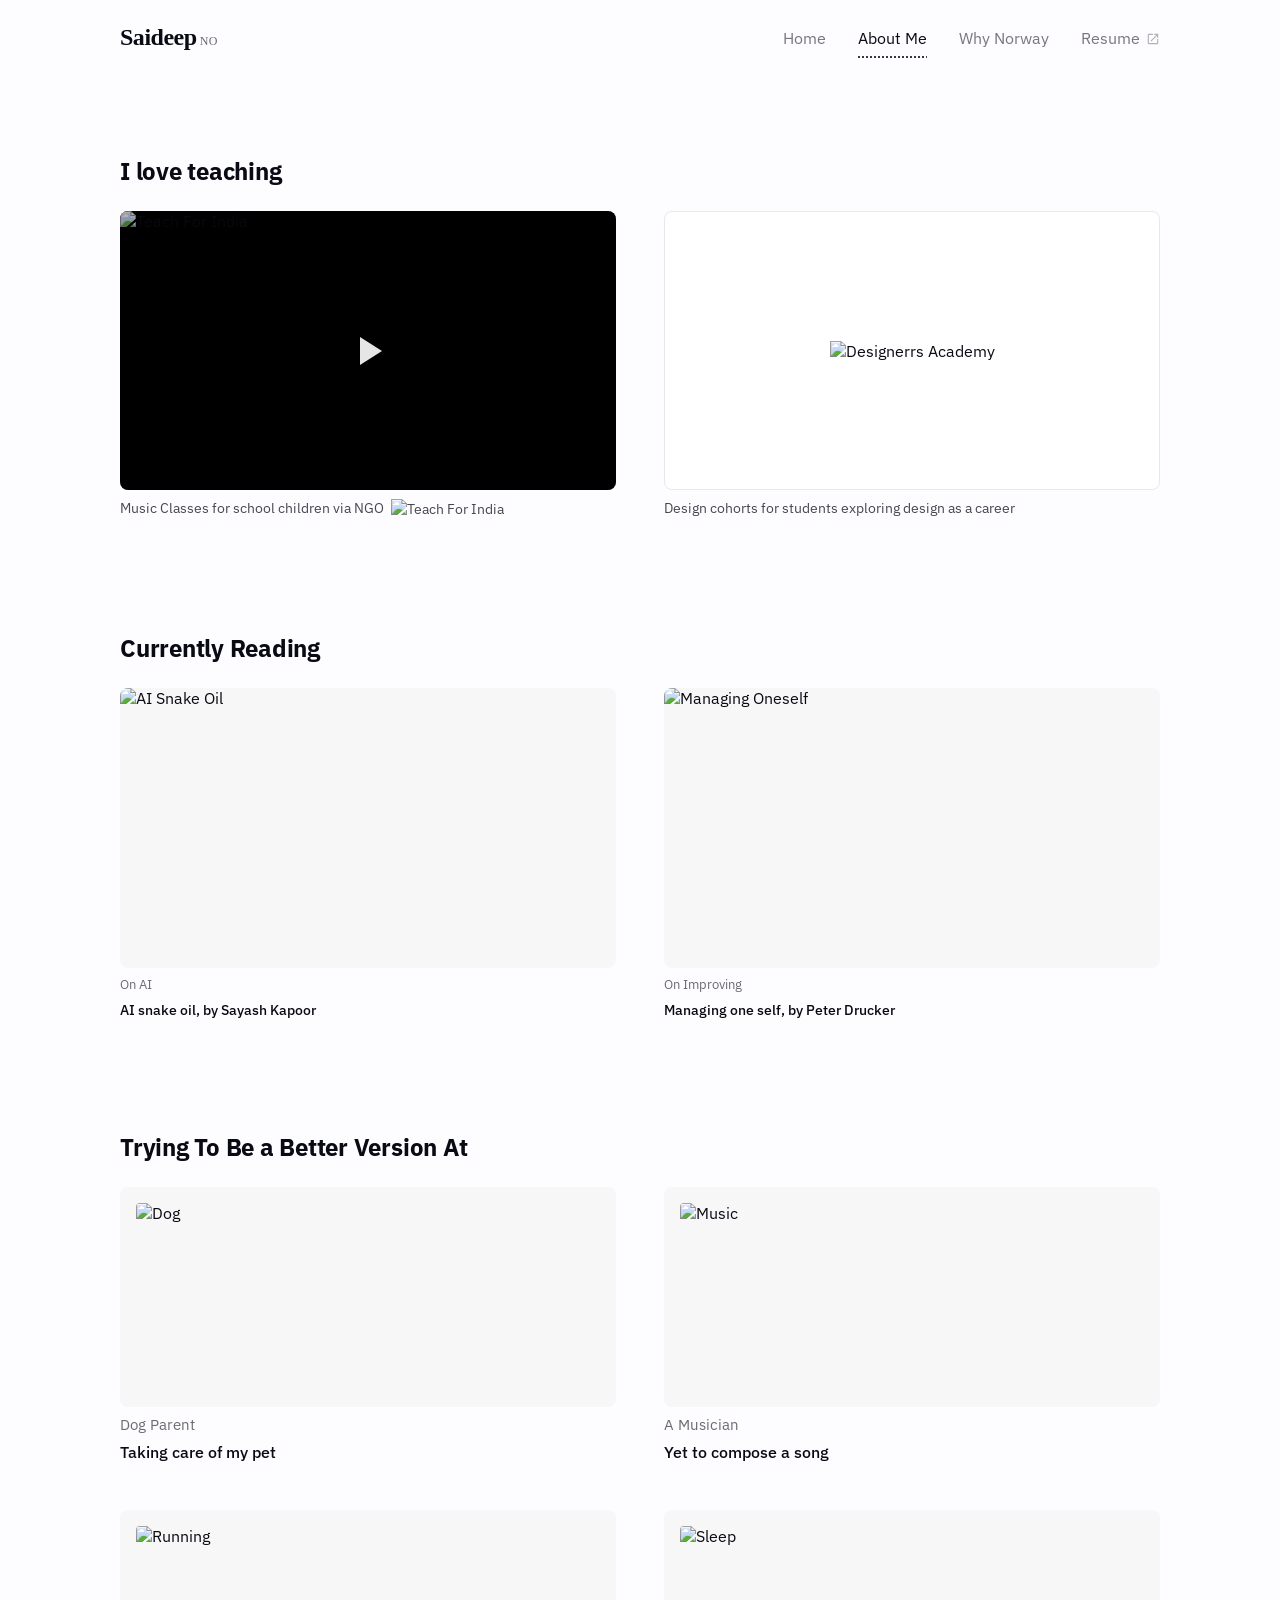
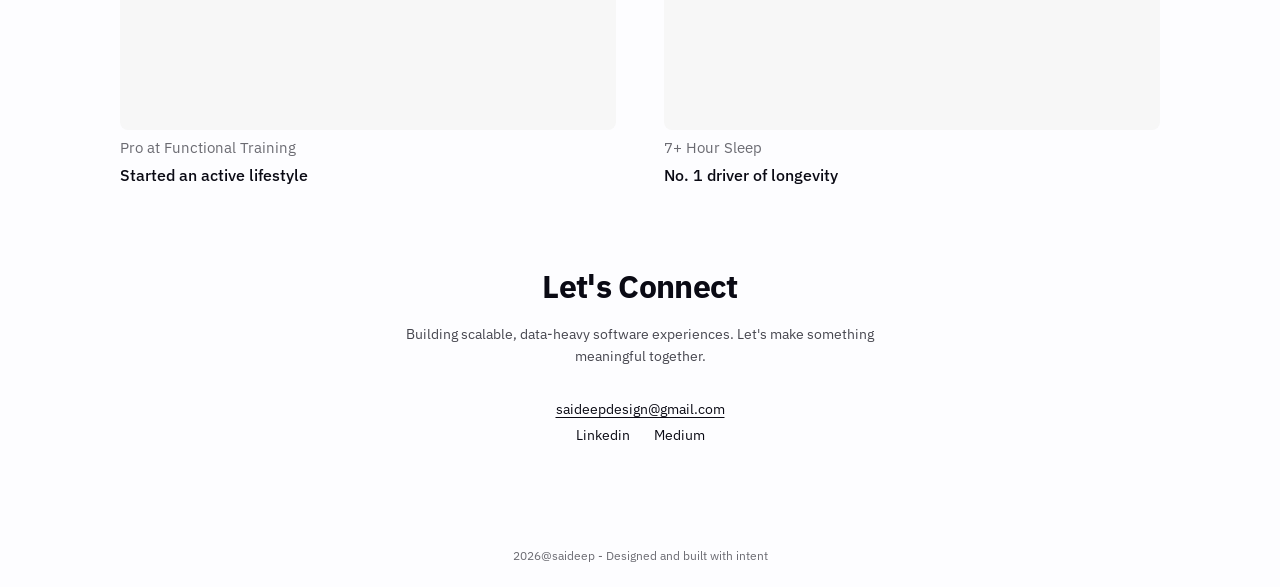
==== aboutme.html @ a5b4ea02 "Disable custom cursor, drop Why Norway gradient hover, bump caption font sizes - cursor.js: add ENAB" ====
<!DOCTYPE html>
<html lang="en">
<head>
  <meta charset="UTF-8" />
  <meta name="viewport" content="width=device-width, initial-scale=1.0" />
  <title>About Me — Saideep</title>
  <meta name="description" content="About Saideep Vangala — Senior Product Designer." />
  <link rel="preconnect" href="https://fonts.googleapis.com" />
  <link rel="preconnect" href="https://fonts.gstatic.com" crossorigin />
  <link href="https://fonts.googleapis.com/css2?family=IBM+Plex+Sans:wght@400;500;600;700&display=swap" rel="stylesheet" />
  <link rel="stylesheet" href="portfolio-ds.css" />
  <script src="cursor.js" defer></script>
</head>
<body class="page-about">

  <!-- NAV (desktop) -->
  <nav>
    <a class="nav-logo" href="./index.html">Saideep<span class="logo-suffix">NO</span></a>
    <ul class="nav-links">
      <li><a href="./index.html">Home</a></li>
      <li><a href="./aboutme.html" class="active">About Me</a></li>
      <li><a href="./whynorway.html" class="why-norway">Why Norway</a></li>
      <li><a href="https://drive.google.com/file/d/1HiEhL3yhojKXlpeW-WOKGvESby1ViaPg/view" target="_blank" rel="noopener">Resume <svg xmlns="http://www.w3.org/2000/svg" width="14" height="14" viewBox="0 0 24 24" fill="currentColor" style="vertical-align:middle;margin-left:2px;opacity:0.55"><path d="M19 19H5V5h7V3H5a2 2 0 00-2 2v14a2 2 0 002 2h14a2 2 0 002-2v-7h-2v7zM14 3v2h3.59l-9.83 9.83 1.41 1.41L19 6.41V10h2V3h-7z"/></svg></a></li>
    </ul>
  </nav>

  <!-- NAV (mobile bottom bar) -->
  <nav class="mobile-nav">
    <a href="./index.html">Home</a>
    <a href="./aboutme.html" class="active">About Me</a>
    <a href="./whynorway.html">Why Norway</a>
    <a href="https://drive.google.com/file/d/1HiEhL3yhojKXlpeW-WOKGvESby1ViaPg/view" target="_blank" rel="noopener">Resume <svg xmlns="http://www.w3.org/2000/svg" width="14" height="14" viewBox="0 0 24 24" fill="currentColor" style="vertical-align:middle;margin-left:2px;opacity:0.55"><path d="M19 19H5V5h7V3H5a2 2 0 00-2 2v14a2 2 0 002 2h14a2 2 0 002-2v-7h-2v7zM14 3v2h3.59l-9.83 9.83 1.41 1.41L19 6.41V10h2V3h-7z"/></svg></a>
  </nav>

  <div class="page">

    <!-- TEACHING -->
    <div>
      <h2 class="section-title">I love teaching</h2>
      <div class="teaching-grid">
        <div class="teaching-item">
          <a class="video-wrap" href="https://youtu.be/XAiQ-iBJ-Jc" target="_blank" rel="noopener">
            <img src="https://img.youtube.com/vi/XAiQ-iBJ-Jc/hqdefault.jpg" alt="Teach For India" style="width:100%;height:100%;object-fit:cover;display:block;" />
            <div class="play-btn">
              <svg viewBox="0 0 24 24"><path d="M8 5v14l11-7z"/></svg>
            </div>
          </a>
          <p class="item-label">Music Classes for school children via NGO <img src="images/teach%20for%20India%20Logo.png" alt="Teach For India" style="height:16px;vertical-align:middle;margin-left:4px;" /></p>
        </div>
        <div class="teaching-item">
          <div class="designerrs-wrap">
            <img src="images/designerrsLogo-new.png" alt="Designerrs Academy" />
          </div>
          <p class="item-label">Design cohorts for students exploring design as a career</p>
        </div>
      </div>
    </div>

    <!-- CURRENTLY READING -->
    <div class="reading-section">
      <h2 class="section-title">Currently Reading</h2>
      <div class="reading-grid">
        <div class="book-item">
          <div class="book-cover">
            <img src="images/AI%20Snake%20Oil.png" alt="AI Snake Oil" />
          </div>
          <p class="book-tag">On AI</p>
          <p class="book-title">AI snake oil, by Sayash Kapoor</p>
        </div>
        <div class="book-item">
          <div class="book-cover">
            <img src="images/Managing%20Oneself.jpg" alt="Managing Oneself" />
          </div>
          <p class="book-tag">On Improving</p>
          <p class="book-title">Managing one self, by Peter Drucker</p>
        </div>
      </div>
    </div>

    <!-- HOBBIES -->
    <div>
      <h2 class="section-title">Trying To Be a Better Version At</h2>
      <div class="hobbies-grid">
        <div class="hobby-item">
          <div class="hobby-img">
            <img src="images/Hobby%203.jpg" alt="Dog" />
          </div>
          <p class="hobby-tag">Dog Parent</p>
          <p class="hobby-title">Taking care of my pet</p>
        </div>
        <div class="hobby-item">
          <div class="hobby-img">
            <img src="images/DAW.png" alt="Music" />
          </div>
          <p class="hobby-tag">A Musician</p>
          <p class="hobby-title">Yet to compose a song</p>
        </div>
        <div class="hobby-item">
          <div class="hobby-img">
            <img src="images/Hobby%202.jpg" alt="Running" />
          </div>
          <p class="hobby-tag">Pro at Functional Training</p>
          <p class="hobby-title">Started an active lifestyle</p>
        </div>
        <div class="hobby-item">
          <div class="hobby-img">
            <img src="images/Sleep.png" alt="Sleep" />
          </div>
          <p class="hobby-tag">7+ Hour Sleep</p>
          <p class="hobby-title">No. 1 driver of longevity</p>
        </div>
      </div>
    </div>

    <!-- CONNECT -->
    <div class="connect">
      <h2>Let's Connect</h2>
      <p class="connect-sub">Building scalable, data-heavy software experiences. Let's make something meaningful together.</p>
      <div class="connect-links">
        <a href="mailto:saideepdesign@gmail.com">saideepdesign@gmail.com</a>
        <div class="connect-social">
          <a href="https://www.linkedin.com/in/saideep-vangala/" target="_blank" rel="noopener">Linkedin</a>
          <a href="https://medium.com/@saideepdesign" target="_blank" rel="noopener">Medium</a>
        </div>
      </div>
    </div>

  </div>

  <footer>2026@saideep - Designed and built with intent</footer>

</body>
</html>
---- portfolio-ds.css ----
/* ==========================================================================
   PORTFOLIO-DS — Saideep × Norway design system
   One shared stylesheet for index.html, aboutme.html, whynorway.html.

   Structure:
   1. TOKENS     — primitives, then semantic tokens built on top of them
   2. BASE       — reset + global element defaults
   3. ATOMS      — smallest reusable pieces (logo, nav link, button, tag, icon sizing, progress bar)
   4. MOLECULES  — page-specific composite components (cards), grouped by the page they belong to
   5. TEMPLATES  — page-level containers. A few values (section-title size, .page gap, .connect
                   container) genuinely differ per page, so those are scoped under body.page-home /
                   body.page-about / body.page-why rather than forced into one shared value.
   6. RESPONSIVE — breakpoints: ≤960px (tablet), ≤600px (mobile)

   Each HTML page needs exactly one line in <head>:
     <link rel="stylesheet" href="portfolio-ds.css" />
   and a page-identifying class on <body>: page-home / page-about / page-why.
   ========================================================================== */


/* ── 1. TOKENS ─────────────────────────────────────────────────────────── */

:root {
  /* Primitives — raw values, not referenced directly outside this block */
  --color-white:    #FFFFFF;
  --color-gray-25:  #FDFDFF;
  --color-gray-50:  #F7F7F7;
  --color-gray-75:  #F0F4FF;
  --color-gray-100: #EBEBEB;
  --color-gray-150: #E8E8E8;
  --color-gray-200: #DDDDDD;
  --color-ink:      #0A0A14;
  --color-ink-rgb:  10, 10, 20;
  --color-black:    #000000;
  --color-red-500:  #E42F28; /* Norway flag red — decorative accent only */
  --color-blue-600: #205FAF; /* Norway flag blue — decorative accent only */

  --font-sans:  'IBM Plex Sans', sans-serif;
  --font-serif: Georgia, serif;

  --font-size-11: 11px; --font-size-12: 12px; --font-size-13: 13px; --font-size-14: 14px;
  --font-size-15: 15px; --font-size-16: 16px; --font-size-24: 24px; --font-size-28: 28px;
  --font-size-30: 30px; --font-size-32: 32px; --font-size-36: 36px; --font-size-40: 40px;
  --font-size-48: 48px; --font-size-56: 56px;

  --font-weight-regular: 400; --font-weight-medium: 500;
  --font-weight-semibold: 600; --font-weight-bold: 700;

  --line-height-tight: 1.05; --line-height-snug: 1.3; --line-height-normal: 1.5;
  --line-height-relaxed: 1.6; --line-height-loose: 1.7;

  --tracking-tight: -0.02em; --tracking-snug: -0.01em;
  --tracking-wide: 0.03em; --tracking-wider: 0.08em;

  /* Spacing — 8px base unit. --space-half is the one sanctioned exception
     for micro adjustments (icon gaps); never use it between cards/sections. */
  --space-half: 4px; --space-1: 8px; --space-2: 16px; --space-3: 24px;
  --space-4: 32px; --space-5: 40px; --space-6: 48px; --space-7: 56px;
  --space-8: 64px; --space-9: 72px; --space-10: 80px; --space-11: 96px;
  --space-12: 120px; --space-13: 160px;

  --radius-sm: 4px; --radius-md: 8px; --radius-full: 999px;
  --ease-standard: 0.15s ease; --ease-standard-md: 0.2s ease;

  /* Semantic — components should consume these, not the primitives above */
  --color-bg-canvas:              var(--color-gray-25);
  --color-bg-surface:              var(--color-gray-75);
  --color-bg-card:                var(--color-gray-50);
  --color-bg-tag:                 var(--color-gray-100);
  --color-bg-image-placeholder:   var(--color-gray-150);
  --color-bg-image-placeholder-2: var(--color-gray-200);
  --color-bg-overlay-scrim:       rgba(0, 0, 0, 0.3);
  --color-bg-overlay-scrim-hover: rgba(0, 0, 0, 0.45);
  --color-bg-hover-wash:          rgba(var(--color-ink-rgb), 0.04);
  --color-bg-track:               rgba(var(--color-ink-rgb), 0.12);

  /* Text — contrast ratios measured against --color-bg-canvas (#FDFDFF) */
  --color-text-primary:   var(--color-ink);                 /* 19.4:1 — AAA */
  --color-text-secondary: rgba(var(--color-ink-rgb), 0.75); /* 9.1:1  — AAA */
  --color-text-tertiary:  rgba(var(--color-ink-rgb), 0.6);  /* 5.2:1  — AA  */
  --color-text-on-dark:   var(--color-white);
  /* NOTE: components below still use 0.55 alpha in a couple of spots to match
     today's live rendering exactly (mobile-nav inactive state, resume-icon
     opacity). That measures ~4.36:1, just under AA's 4.5:1 floor for normal
     text. --color-text-tertiary above is the corrected token (~5.2:1) — adopt
     it the next time those specific rules get touched. */

  --color-border: var(--color-gray-150);
  --color-brand-red:  var(--color-red-500);
  --color-brand-blue: var(--color-blue-600);

  --space-page-margin:        var(--space-12);
  --space-page-margin-tablet: var(--space-5);
  --space-page-margin-mobile: var(--space-3);
  --space-section-gap:        var(--space-10);
  --space-card-padding-lg:    var(--space-4);
  --space-card-padding-md:    var(--space-2);
  --space-card-gap-roomy:     var(--space-10);
  --space-card-gap-cozy:      var(--space-6);
  --space-card-gap-tight:     var(--space-4);

  --radius-card: var(--radius-md);
  --radius-pill: var(--radius-full);
}


/* ── 2. BASE ───────────────────────────────────────────────────────────── */

*, *::before, *::after { box-sizing: border-box; margin: 0; padding: 0; }

body {
  font-family: var(--font-sans);
  background: var(--color-bg-canvas);
  color: var(--color-text-primary);
  -webkit-font-smoothing: antialiased;
}

a { text-decoration: none; color: inherit; }


/* ── 3. ATOMS ──────────────────────────────────────────────────────────── */

/* Logo / wordmark */
.nav-logo {
  font-size: var(--font-size-24);
  font-weight: var(--font-weight-bold);
  color: var(--color-text-primary);
  letter-spacing: var(--tracking-tight);
  display: flex;
  align-items: baseline;
  gap: 3px; /* micro, intentionally off-grid */
  font-family: var(--font-serif);
}

.nav-logo .logo-suffix {
  font-size: var(--font-size-12);
  font-weight: var(--font-weight-regular);
  opacity: 0.6;
  letter-spacing: var(--tracking-wide);
}

/* Desktop nav bar + nav links (identical on every page) */
nav {
  display: flex;
  align-items: center;
  justify-content: space-between;
  padding: var(--space-3) var(--space-page-margin);
  max-width: 1440px;
  margin: 0 auto;
}

.nav-links {
  display: flex;
  align-items: center;
  gap: var(--space-4);
  list-style: none;
}

.nav-links a {
  font-size: var(--font-size-16);
  font-weight: var(--font-weight-regular);
  color: var(--color-text-primary);
  opacity: 0.55;
  text-decoration: none;
  transition: opacity var(--ease-standard);
}

.nav-links a.active {
  opacity: 1;
  text-decoration: underline;
  text-decoration-style: dotted;
  text-underline-offset: 13px;
  text-decoration-color: var(--color-text-primary);
}

.nav-links a:hover:not(.active) {
  opacity: 1;
  text-decoration: underline;
  text-decoration-style: dotted;
  text-underline-offset: 13px;
  text-decoration-color: var(--color-text-primary);
}

/* External-link icon (used inline next to "Resume" in both nav variants) */
.icon-external-link { opacity: 0.55; vertical-align: middle; margin-left: 2px; }

/* Pill tag — work-tag is the only background-filled pill in the system */
.work-tag {
  font-size: var(--font-size-12);
  font-weight: var(--font-weight-regular);
  color: var(--color-text-secondary);
  background: var(--color-bg-tag);
  padding: var(--space-half) 10px;
  border-radius: var(--radius-pill);
  display: inline-block;
}

/* Outline button — "View Case Study →" */
.work-btn {
  display: inline-flex;
  align-items: center;
  gap: var(--space-1);
  padding: var(--space-2);
  border: 1px dashed var(--color-text-primary);
  border-radius: var(--radius-card);
  font-size: var(--font-size-14);
  font-weight: var(--font-weight-regular);
  color: var(--color-text-primary);
  background: transparent;
  cursor: pointer;
  transition: background var(--ease-standard);
  text-decoration: none;
}

.work-btn:hover { background: var(--color-bg-hover-wash); }
.work-btn svg { width: 14px; height: 14px; flex-shrink: 0; }

/* Play button — overlays a video thumbnail */
.play-btn {
  position: absolute;
  inset: 0;
  display: flex;
  align-items: center;
  justify-content: center;
  background: var(--color-bg-overlay-scrim);
  transition: background var(--ease-standard-md);
}

.play-btn:hover { background: var(--color-bg-overlay-scrim-hover); }
.play-btn svg { width: 48px; height: 48px; fill: var(--color-text-on-dark); opacity: 0.9; }

/* Progress bar — language proficiency indicator */
.lang-bar-wrap { margin-top: var(--space-half); }

.lang-bar {
  height: 4px;
  background: var(--color-bg-track);
  border-radius: var(--radius-pill);
  overflow: hidden;
}

.lang-bar-fill {
  height: 100%;
  background: var(--color-text-primary);
  border-radius: var(--radius-pill);
}

.lang-label { font-size: var(--font-size-13); color: var(--color-text-tertiary); margin-top: 6px; }

/* Mobile bottom nav bar (identical on every page once standardized —
   index.html previously had a stray flex-column rule here with no icons
   to justify it; removed for consistency, no visual change) */
.mobile-nav {
  display: none;
  position: fixed;
  bottom: 0; left: 0; right: 0;
  z-index: 100;
  background: var(--color-bg-canvas);
  border-top: 1px solid var(--color-border);
  padding: 12px 0 env(safe-area-inset-bottom, 12px);
  justify-content: space-around;
  align-items: center;
}

.mobile-nav a {
  font-size: var(--font-size-12);
  font-weight: var(--font-weight-regular);
  color: var(--color-text-primary);
  text-decoration: none;
}

.mobile-nav a.active {
  text-decoration: underline;
  text-decoration-style: solid;
  text-underline-offset: 3px;
}

/* Connect block — inner elements (shared verbatim across all 3 pages;
   the outer container is scoped per page in §5 TEMPLATES) */
.connect h2 { font-size: var(--font-size-32); font-weight: var(--font-weight-bold); letter-spacing: var(--tracking-tight); }

.connect-sub {
  font-size: var(--font-size-14);
  color: var(--color-text-secondary);
  line-height: var(--line-height-relaxed);
  max-width: 520px;
  margin-top: -16px; /* micro, intentionally off-grid: pulls sub-line closer to heading */
}

.connect-links { display: flex; flex-direction: column; align-items: center; gap: var(--space-1); }

.connect-links a {
  font-size: var(--font-size-14);
  color: var(--color-text-primary);
  text-decoration: underline;
  text-underline-offset: 3px;
}

.connect-social { display: flex; gap: var(--space-3); }
.connect-social a { font-size: var(--font-size-14); color: var(--color-text-primary); text-decoration: none; }

/* Footer (identical on every page) */
footer {
  text-align: center;
  padding: var(--space-3) var(--space-page-margin);
  font-size: var(--font-size-12);
  color: var(--color-text-tertiary);
}


/* ── 4. MOLECULES ──────────────────────────────────────────────────────── */

/* — Home: hero — */
.hero {
  max-width: 1440px;
  margin: 0 auto;
  padding: var(--space-13) var(--space-page-margin) var(--space-12);
  display: flex;
  flex-direction: row;
  align-items: flex-start;
  justify-content: space-between;
  gap: 10px; /* micro, intentionally off-grid */
}

.hero-text { flex: 1; }

.hero h1 {
  font-size: var(--font-size-56);
  font-weight: var(--font-weight-bold);
  line-height: var(--line-height-tight);
  letter-spacing: var(--tracking-tight);
  margin-bottom: var(--space-2);
}

.hero-sub { font-size: var(--font-size-14); color: var(--color-text-tertiary); line-height: var(--line-height-relaxed); }
.hero-prev { font-size: var(--font-size-14); color: var(--color-text-tertiary); margin-top: var(--space-4); }
.hero-prev-companies { color: var(--color-text-primary); font-weight: var(--font-weight-semibold); }

.hero-photo {
  width: 28%;
  flex-shrink: 0;
  border-radius: var(--radius-card);
  overflow: hidden;
  background: var(--color-bg-card);
  aspect-ratio: 4/3.5;
}

.hero-photo img {
  width: 100%; height: 100%;
  object-fit: cover;
  object-position: top center;
  filter: grayscale(100%);
  display: block;
}

/* — Home: work cards — */
.work-grid { display: grid; grid-template-columns: 1fr 1fr; gap: var(--space-card-gap-roomy); }

.work-card {
  background: var(--color-bg-card);
  border-radius: var(--radius-card);
  overflow: hidden;
  display: flex;
  flex-direction: row;
  cursor: pointer;
  transition: opacity var(--ease-standard-md);
}

.work-card:hover { opacity: 0.85; }

.work-card-image { width: 42%; flex-shrink: 0; overflow: hidden; background: var(--color-bg-image-placeholder); }
.work-card-image img { width: 100%; height: 100%; object-fit: cover; display: block; }

.work-card-content {
  flex: 1;
  padding: var(--space-card-padding-md);
  display: flex;
  flex-direction: column;
  gap: var(--space-2);
  align-items: flex-start;
}

.work-card-body { display: flex; flex-direction: column; gap: var(--space-1); }
.work-card-body h3 { font-size: var(--font-size-16); font-weight: var(--font-weight-bold); line-height: var(--line-height-snug); letter-spacing: var(--tracking-snug); color: var(--color-text-primary); }
.work-card-body p { font-size: var(--font-size-14); color: var(--color-text-secondary); line-height: var(--line-height-relaxed); }

/* — Home: "why norway" preview cards — */
.why-grid { display: grid; grid-template-columns: 1fr 1fr; gap: var(--space-card-gap-tight); }
.why-card { background: var(--color-bg-card); border-radius: var(--radius-card); padding: var(--space-card-padding-lg); }
.why-card.full { grid-column: 1 / -1; }
.why-card .icon { font-size: var(--font-size-24); margin-bottom: var(--space-2); }
.why-card h3 { font-size: var(--font-size-16); font-weight: var(--font-weight-bold); line-height: var(--line-height-snug); margin-bottom: 10px; letter-spacing: var(--tracking-snug); }
.why-card p { font-size: var(--font-size-14); color: var(--color-text-secondary); line-height: var(--line-height-loose); }

/* — Home: journey cards — */
.journey-grid { display: grid; grid-template-columns: repeat(3, 1fr); gap: var(--space-card-gap-tight); }
.journey-card { background: var(--color-bg-card); border-radius: var(--radius-card); overflow: hidden; }
.journey-card-img { width: 100%; aspect-ratio: 16/9; object-fit: cover; display: block; background: var(--color-bg-image-placeholder-2); }
.journey-card-body { padding: var(--space-2); display: flex; flex-direction: column; gap: 6px; }
.journey-tag { font-size: var(--font-size-12); font-weight: var(--font-weight-semibold); color: var(--color-text-tertiary); text-transform: uppercase; letter-spacing: var(--tracking-wider); }
.journey-card-body h3 { font-size: var(--font-size-15); font-weight: var(--font-weight-bold); line-height: var(--line-height-snug); color: var(--color-text-primary); }
.journey-card-body p { font-size: var(--font-size-14); color: var(--color-text-secondary); line-height: var(--line-height-relaxed); }

/* — About: teaching — */
.teaching-grid { display: grid; grid-template-columns: 1fr 1fr; gap: var(--space-card-gap-cozy); }
.teaching-item { display: flex; flex-direction: column; gap: var(--space-1); }

.video-wrap { position: relative; border-radius: var(--radius-card); overflow: hidden; background: var(--color-black); aspect-ratio: 16/9; }
.video-wrap video { width: 100%; height: 100%; object-fit: cover; display: block; }

.designerrs-wrap {
  border-radius: var(--radius-card);
  overflow: hidden;
  background: var(--color-white);
  border: 1px solid var(--color-border);
  aspect-ratio: 16/9;
  display: flex;
  align-items: center;
  justify-content: center;
  padding: var(--space-4);
}
.designerrs-wrap img { max-width: 70%; max-height: 70%; object-fit: contain; }

.item-label { font-size: var(--font-size-14); color: var(--color-text-secondary); line-height: var(--line-height-normal); }

/* — About: reading — */
.reading-section { background: var(--color-bg-canvas); padding: var(--space-4) 0; }
.reading-grid { display: grid; grid-template-columns: 1fr 1fr; gap: var(--space-card-gap-cozy); }
.book-item { display: flex; flex-direction: column; gap: var(--space-1); }
.book-cover { border-radius: var(--radius-card); overflow: hidden; background: var(--color-bg-card); aspect-ratio: 3/4; max-height: 280px; }
.book-cover img { width: 100%; height: 100%; object-fit: cover; display: block; }
.book-tag { font-size: var(--font-size-13); color: var(--color-text-tertiary); }
.book-title { font-size: var(--font-size-14); font-weight: var(--font-weight-medium); color: var(--color-text-primary); }

/* — About: hobbies — */
.hobbies-grid { display: grid; grid-template-columns: 1fr 1fr; gap: var(--space-card-gap-cozy); }
.hobby-item { display: flex; flex-direction: column; gap: var(--space-1); }
.hobby-img { border-radius: var(--radius-card); overflow: hidden; background: var(--color-bg-card); aspect-ratio: 4/3; max-height: 220px; padding: var(--space-2); }
.hobby-img img { width: 100%; height: 100%; object-fit: cover; display: block; border-radius: var(--radius-sm); }
.hobby-tag { font-size: var(--font-size-15); color: var(--color-text-tertiary); }
.hobby-title { font-size: var(--font-size-16); font-weight: var(--font-weight-medium); color: var(--color-text-primary); }

/* — Why Norway: hero — */
.hero-block { display: flex; flex-direction: column; gap: var(--space-2); }
.hero-block h1 { font-size: var(--font-size-48); font-weight: var(--font-weight-bold); line-height: var(--line-height-tight); letter-spacing: var(--tracking-tight); max-width: 720px; }
.hero-block p { font-size: var(--font-size-16); color: var(--color-text-secondary); line-height: var(--line-height-loose); max-width: 620px; }

/* — Why Norway: reason cards — */
.reason-grid { display: grid; grid-template-columns: 1fr 1fr; gap: var(--space-card-gap-tight); }
.reason-card { background: var(--color-bg-card); border-radius: var(--radius-card); padding: var(--space-card-padding-lg); display: flex; flex-direction: column; gap: 12px; }
.reason-card.full { grid-column: 1 / -1; }
.reason-card .icon { font-size: var(--font-size-24); }
.reason-card h3 { font-size: var(--font-size-16); font-weight: var(--font-weight-bold); line-height: var(--line-height-snug); letter-spacing: var(--tracking-snug); }
.reason-card p { font-size: var(--font-size-14); color: var(--color-text-secondary); line-height: var(--line-height-loose); }

/* — Why Norway: stat row — */
.stat-row { display: grid; grid-template-columns: repeat(3, 1fr); gap: var(--space-card-gap-tight); }
.stat-card { background: var(--color-bg-card); border-radius: var(--radius-card); padding: var(--space-card-padding-lg); display: flex; flex-direction: column; gap: var(--space-1); }
.stat-number { font-size: var(--font-size-36); font-weight: var(--font-weight-bold); letter-spacing: -0.03em; }
.stat-label { font-size: var(--font-size-14); color: var(--color-text-secondary); line-height: var(--line-height-normal); }

/* — Why Norway: culture grid — */
.culture-grid { display: grid; grid-template-columns: repeat(3, 1fr); gap: var(--space-card-gap-tight); }
.culture-card { background: var(--color-bg-card); border-radius: var(--radius-card); overflow: hidden; }
.culture-img { width: 100%; aspect-ratio: 16/9; object-fit: cover; display: block; background: var(--color-bg-image-placeholder-2); }
.culture-body { padding: var(--space-2); display: flex; flex-direction: column; gap: 6px; }
.culture-tag { font-size: var(--font-size-12); font-weight: var(--font-weight-semibold); color: var(--color-text-tertiary); text-transform: uppercase; letter-spacing: var(--tracking-wider); }
.culture-body h3 { font-size: var(--font-size-15); font-weight: var(--font-weight-bold); line-height: var(--line-height-snug); }
.culture-body p { font-size: var(--font-size-14); color: var(--color-text-secondary); line-height: var(--line-height-relaxed); }


/* ── 5. TEMPLATES ──────────────────────────────────────────────────────── */

/* Home: per-section container (no single .page wrapper on this page) */
body.page-home .section { max-width: 1440px; margin: 0 auto; padding: var(--space-10) var(--space-page-margin); }
body.page-home .section-title { font-size: var(--font-size-24); font-weight: var(--font-weight-bold); letter-spacing: var(--tracking-snug); margin-bottom: var(--space-5); }
body.page-home .connect { max-width: 1440px; margin: 0 auto; padding: var(--space-10) var(--space-page-margin); text-align: center; display: flex; flex-direction: column; align-items: center; gap: var(--space-4); }

/* About: single flex-column .page wrapper */
body.page-about .page { max-width: 1440px; margin: 0 auto; padding: var(--space-10) var(--space-page-margin); display: flex; flex-direction: column; gap: var(--space-10); }
body.page-about .section-title { font-size: var(--font-size-24); font-weight: var(--font-weight-bold); letter-spacing: var(--tracking-snug); margin-bottom: var(--space-3); }
body.page-about .connect { text-align: center; display: flex; flex-direction: column; align-items: center; gap: var(--space-4); padding-bottom: 0; }

/* Why Norway: same .page pattern as About, but roomier vertical rhythm and a larger section title */
body.page-why .page { max-width: 1440px; margin: 0 auto; padding: var(--space-10) var(--space-page-margin); display: flex; flex-direction: column; gap: var(--space-13); }
body.page-why .section-title { font-size: var(--font-size-28); font-weight: var(--font-weight-bold); letter-spacing: var(--tracking-snug); margin-bottom: var(--space-3); }
body.page-why .connect { text-align: center; display: flex; flex-direction: column; align-items: center; gap: var(--space-4); padding-bottom: 0; }


/* ── 6. RESPONSIVE ─────────────────────────────────────────────────────── */

@media (max-width: 960px) {
  nav { padding: var(--space-5) var(--space-page-margin-tablet); }
  footer { padding: var(--space-3) var(--space-page-margin-tablet); }

  body.page-home .hero { padding: var(--space-9) var(--space-page-margin-tablet) var(--space-6); }
  body.page-home .hero h1 { font-size: var(--font-size-40); }
  body.page-home .hero-photo { width: 36%; }
  body.page-home .section { padding: var(--space-6) var(--space-page-margin-tablet); }
  body.page-home .work-grid { grid-template-columns: 1fr; gap: var(--space-3); }
  body.page-home .why-grid { grid-template-columns: 1fr; }
  body.page-home .why-card.full { grid-column: 1; }
  body.page-home .journey-grid { grid-template-columns: 1fr 1fr; }
  body.page-home .connect { padding: var(--space-6) var(--space-page-margin-tablet); }

  body.page-about .page,
  body.page-why .page { padding: var(--space-6) var(--space-page-margin-tablet); gap: var(--space-6); }
  body.page-about .teaching-grid { grid-template-columns: 1fr; }
  body.page-about .reading-grid { grid-template-columns: 1fr 1fr; }
  body.page-about .hobbies-grid { grid-template-columns: 1fr 1fr; }

  body.page-why .hero-block h1 { font-size: var(--font-size-36); }
  body.page-why .reason-grid { grid-template-columns: 1fr; }
  body.page-why .reason-card.full { grid-column: 1; }
  body.page-why .stat-row { grid-template-columns: 1fr 1fr; }
  body.page-why .culture-grid { grid-template-columns: 1fr 1fr; }
}

@media (max-width: 600px) {
  nav { display: none; }
  .mobile-nav { display: flex; }
  body { padding-bottom: var(--space-9); }
  footer { padding: var(--space-2) var(--space-page-margin-mobile); }

  body.page-home .hero { padding: var(--space-5) var(--space-page-margin-mobile) var(--space-4); flex-direction: column-reverse; }
  body.page-home .hero-photo { width: 100%; aspect-ratio: 16/9; }
  body.page-home .hero h1 { font-size: var(--font-size-30); }
  body.page-home .section { padding: var(--space-5) var(--space-page-margin-mobile); }
  body.page-home .work-card { flex-direction: column; }
  body.page-home .work-card-image { width: 100%; height: 180px; }
  body.page-home .journey-grid { grid-template-columns: 1fr; }
  body.page-home .connect { padding: var(--space-5) var(--space-page-margin-mobile); }

  body.page-about .page,
  body.page-why .page { padding: var(--space-5) var(--space-page-margin-mobile); gap: var(--space-6); }
  body.page-about .reading-grid { grid-template-columns: 1fr; }
  body.page-about .hobbies-grid { grid-template-columns: 1fr; }

  body.page-why .hero-block h1 { font-size: var(--font-size-28); }
  body.page-why .stat-row { grid-template-columns: 1fr; }
  body.page-why .culture-grid { grid-template-columns: 1fr; }
}

@media (min-width: 601px) {
  .mobile-nav { display: none; }
}


/* ── 7. CUSTOM CURSOR ──────────────────────────────────────────────────── */
/* Only the country flag on .why-norway hover. Native cursor everywhere else. */

.cursor-flag {
  position: fixed;
  top: 0; left: 0;
  pointer-events: none;
  z-index: 9999;
  opacity: 0;
  transition: opacity var(--ease-standard);
  filter: drop-shadow(0 1px 3px rgba(var(--color-ink-rgb), 0.3));
}

html.cursor-flag-active .cursor-flag { opacity: 1; }
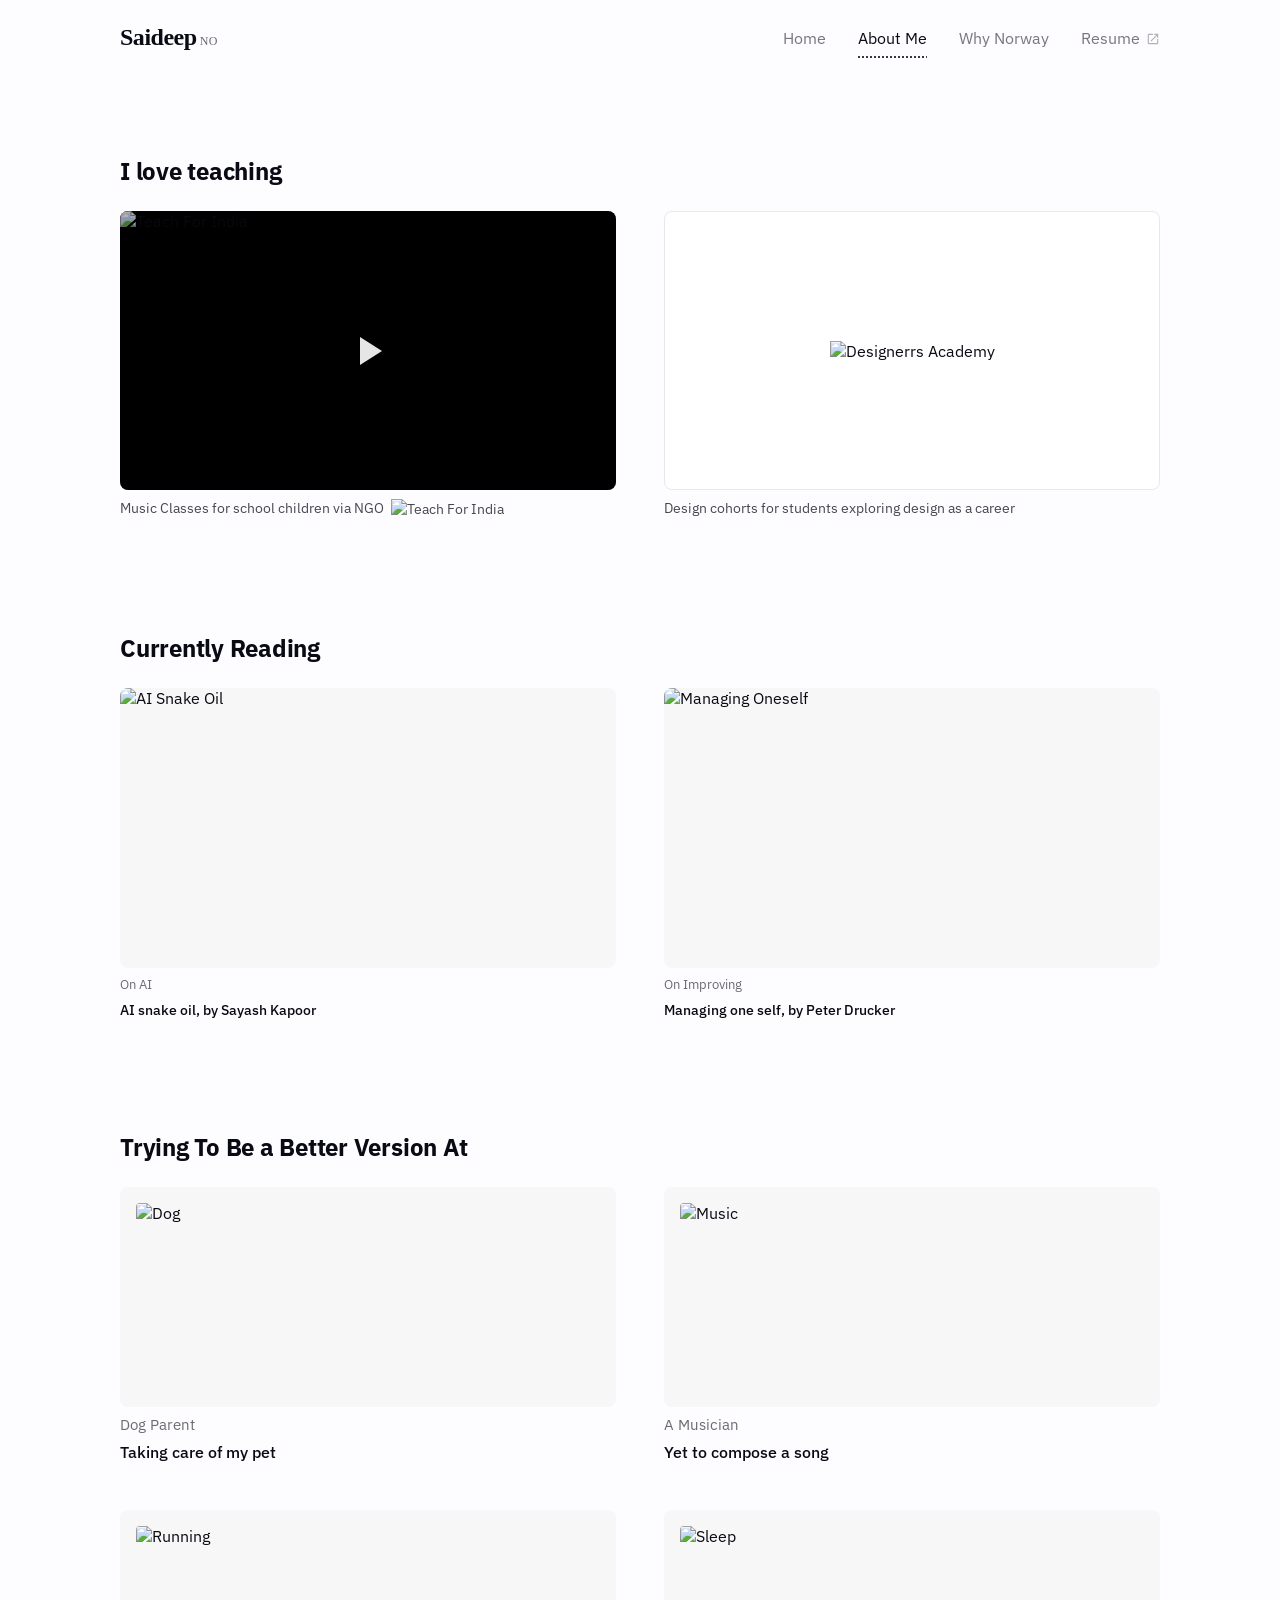
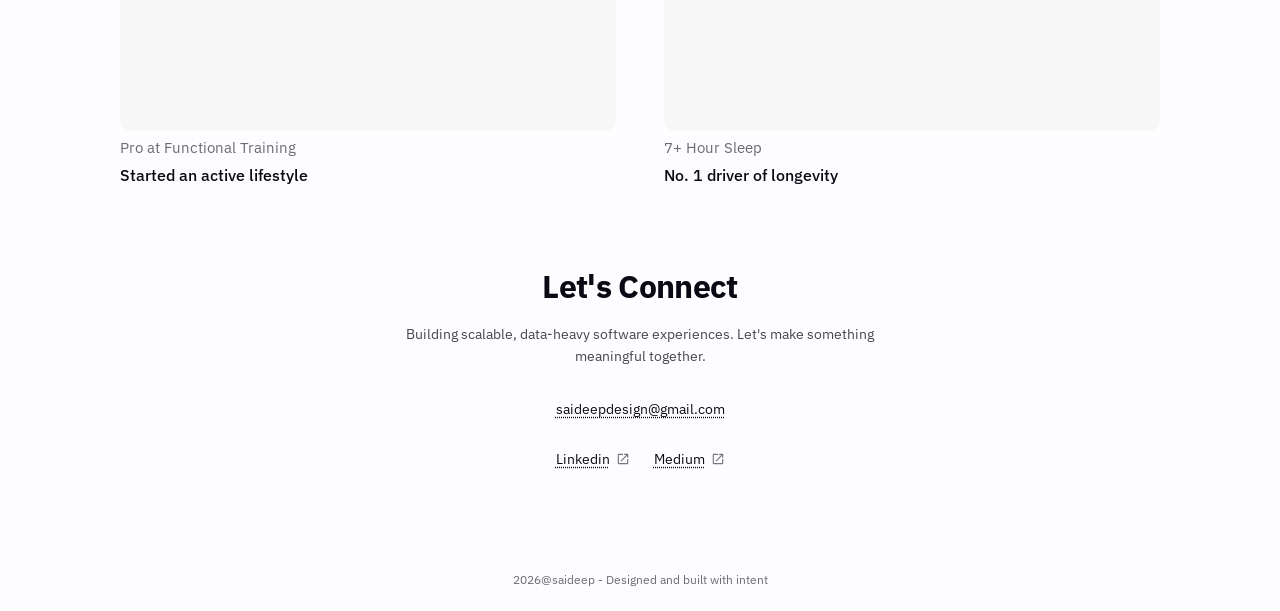
==== commit 8de5abaf: "Match Connect section link styling to Indian site design system Add dotted underline and external-li" ====
--- a/aboutme.html
+++ b/aboutme.html
@@ -26,10 +26,10 @@
 
   <!-- NAV (mobile bottom bar) -->
   <nav class="mobile-nav">
-    <a href="./index.html">Home</a>
-    <a href="./aboutme.html" class="active">About Me</a>
-    <a href="./whynorway.html">Why Norway</a>
-    <a href="https://drive.google.com/file/d/1HiEhL3yhojKXlpeW-WOKGvESby1ViaPg/view" target="_blank" rel="noopener">Resume <svg xmlns="http://www.w3.org/2000/svg" width="14" height="14" viewBox="0 0 24 24" fill="currentColor" style="vertical-align:middle;margin-left:2px;opacity:0.55"><path d="M19 19H5V5h7V3H5a2 2 0 00-2 2v14a2 2 0 002 2h14a2 2 0 002-2v-7h-2v7zM14 3v2h3.59l-9.83 9.83 1.41 1.41L19 6.41V10h2V3h-7z"/></svg></a>
+    <a href="./index.html"><span class="mobile-nav-label">Home</span></a>
+    <a href="./aboutme.html" class="active"><span class="mobile-nav-label">About Me</span></a>
+    <a href="./whynorway.html"><span class="mobile-nav-label">Why Norway</span></a>
+    <a href="https://drive.google.com/file/d/1HiEhL3yhojKXlpeW-WOKGvESby1ViaPg/view" target="_blank" rel="noopener"><span class="mobile-nav-label">Resume <svg xmlns="http://www.w3.org/2000/svg" width="14" height="14" viewBox="0 0 24 24" fill="currentColor" class="icon-external-link"><path d="M19 19H5V5h7V3H5a2 2 0 00-2 2v14a2 2 0 002 2h14a2 2 0 002-2v-7h-2v7zM14 3v2h3.59l-9.83 9.83 1.41 1.41L19 6.41V10h2V3h-7z"/></svg></span></a>
   </nav>
 
   <div class="page">
@@ -119,8 +119,8 @@
       <div class="connect-links">
         <a href="mailto:saideepdesign@gmail.com">saideepdesign@gmail.com</a>
         <div class="connect-social">
-          <a href="https://www.linkedin.com/in/saideep-vangala/" target="_blank" rel="noopener">Linkedin</a>
-          <a href="https://medium.com/@saideepdesign" target="_blank" rel="noopener">Medium</a>
+          <a href="https://www.linkedin.com/in/saideep-vangala/" target="_blank" rel="noopener">Linkedin <svg xmlns="http://www.w3.org/2000/svg" width="14" height="14" viewBox="0 0 24 24" fill="currentColor" class="icon-external-link"><path d="M19 19H5V5h7V3H5a2 2 0 00-2 2v14a2 2 0 002 2h14a2 2 0 002-2v-7h-2v7zM14 3v2h3.59l-9.83 9.83 1.41 1.41L19 6.41V10h2V3h-7z"/></svg></a>
+          <a href="https://medium.com/@saideepdesign" target="_blank" rel="noopener">Medium <svg xmlns="http://www.w3.org/2000/svg" width="14" height="14" viewBox="0 0 24 24" fill="currentColor" class="icon-external-link"><path d="M19 19H5V5h7V3H5a2 2 0 00-2 2v14a2 2 0 002 2h14a2 2 0 002-2v-7h-2v7zM14 3v2h3.59l-9.83 9.83 1.41 1.41L19 6.41V10h2V3h-7z"/></svg></a>
         </div>
       </div>
     </div>
--- a/portfolio-ds.css
+++ b/portfolio-ds.css
@@ -181,8 +181,9 @@
   text-decoration-color: var(--color-text-primary);
 }
 
-/* External-link icon (used inline next to "Resume" in both nav variants) */
-.icon-external-link { opacity: 0.55; vertical-align: middle; margin-left: 2px; }
+/* External-link icon (used inline next to "Resume" in nav, and social links in Connect) */
+.icon-external-link { opacity: 0.55; vertical-align: middle; margin-left: 2px; transition: opacity var(--ease-standard); }
+a:hover .icon-external-link { opacity: 1; }
 
 /* Pill tag — work-tag is the only background-filled pill in the system */
 .work-tag {
@@ -247,32 +248,49 @@
 
 .lang-label { font-size: var(--font-size-13); color: var(--color-text-tertiary); margin-top: 6px; }
 
-/* Mobile bottom nav bar (identical on every page once standardized —
-   index.html previously had a stray flex-column rule here with no icons
-   to justify it; removed for consistency, no visual change) */
+/* Mobile bottom nav bar (identical on every page) */
 .mobile-nav {
   display: none;
   position: fixed;
   bottom: 0; left: 0; right: 0;
   z-index: 100;
   background: var(--color-bg-canvas);
-  border-top: 1px solid var(--color-border);
-  padding: 12px 0 env(safe-area-inset-bottom, 12px);
-  justify-content: space-around;
-  align-items: center;
+  box-shadow: 0 -2px 8px rgba(0, 0, 0, 0.06);
+  padding: 0 0 env(safe-area-inset-bottom, 0px) 0;
+  align-items: stretch;
 }
 
 .mobile-nav a {
-  font-size: var(--font-size-12);
+  flex: 1;
+  display: flex;
+  justify-content: center;
+  min-height: 44px;
+  padding: 0 12px;
+  font-size: var(--font-size-14);
   font-weight: var(--font-weight-regular);
   color: var(--color-text-primary);
   text-decoration: none;
 }
 
+/* Shrink-wraps to the label's own text/icon width, and stretches to the
+   full tab height (via the parent's default align-items: stretch) so the
+   active indicator below can size and position itself off this box alone. */
+.mobile-nav-label {
+  position: relative;
+  display: inline-flex;
+  align-items: center;
+  gap: 6px;
+}
+
 .mobile-nav a.active {
-  text-decoration: underline;
-  text-decoration-style: solid;
-  text-underline-offset: 3px;
+  font-weight: var(--font-weight-medium);
+}
+
+.mobile-nav a.active .mobile-nav-label::before {
+  content: '';
+  position: absolute;
+  top: 0; left: 0; right: 0;
+  border-top: 2px dotted var(--color-text-primary);
 }
 
 /* Connect block — inner elements (shared verbatim across all 3 pages;
@@ -287,17 +305,28 @@
   margin-top: -16px; /* micro, intentionally off-grid: pulls sub-line closer to heading */
 }
 
-.connect-links { display: flex; flex-direction: column; align-items: center; gap: var(--space-1); }
+.connect-links { display: flex; flex-direction: column; align-items: center; gap: var(--space-4); }
 
 .connect-links a {
   font-size: var(--font-size-14);
   color: var(--color-text-primary);
   text-decoration: underline;
+  text-decoration-style: dotted;
   text-underline-offset: 3px;
 }
 
 .connect-social { display: flex; gap: var(--space-3); }
-.connect-social a { font-size: var(--font-size-14); color: var(--color-text-primary); text-decoration: none; }
+.connect-social a {
+  display: inline-flex;
+  align-items: center;
+  gap: 4px;
+  font-size: var(--font-size-14);
+  color: var(--color-text-primary);
+  text-decoration: underline;
+  text-decoration-style: dotted;
+  text-underline-offset: 3px;
+  text-decoration-color: var(--color-text-primary);
+}
 
 /* Footer (identical on every page) */
 footer {
@@ -519,7 +548,7 @@
 @media (max-width: 600px) {
   nav { display: none; }
   .mobile-nav { display: flex; }
-  body { padding-bottom: var(--space-9); }
+  body { padding-bottom: calc(44px + env(safe-area-inset-bottom, 0px)); }
   footer { padding: var(--space-2) var(--space-page-margin-mobile); }
 
   body.page-home .hero { padding: var(--space-5) var(--space-page-margin-mobile) var(--space-4); flex-direction: column-reverse; }
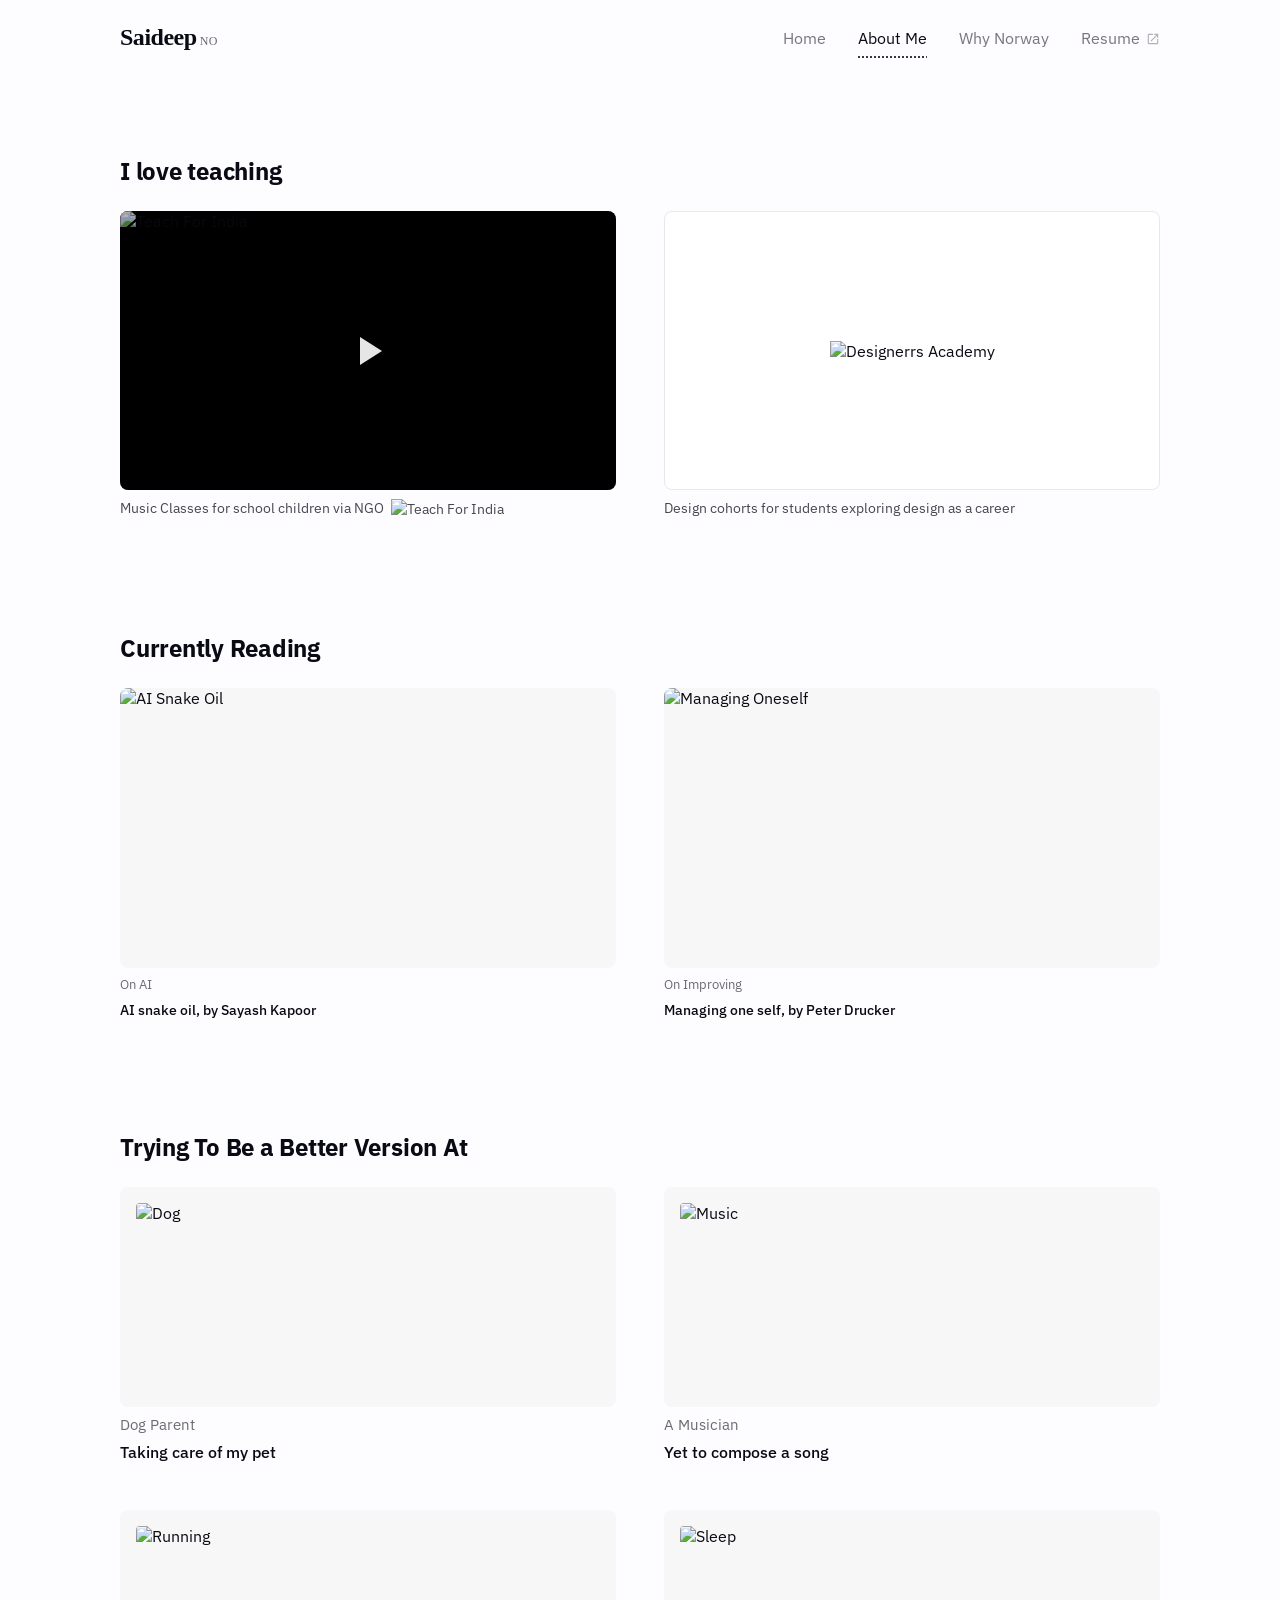
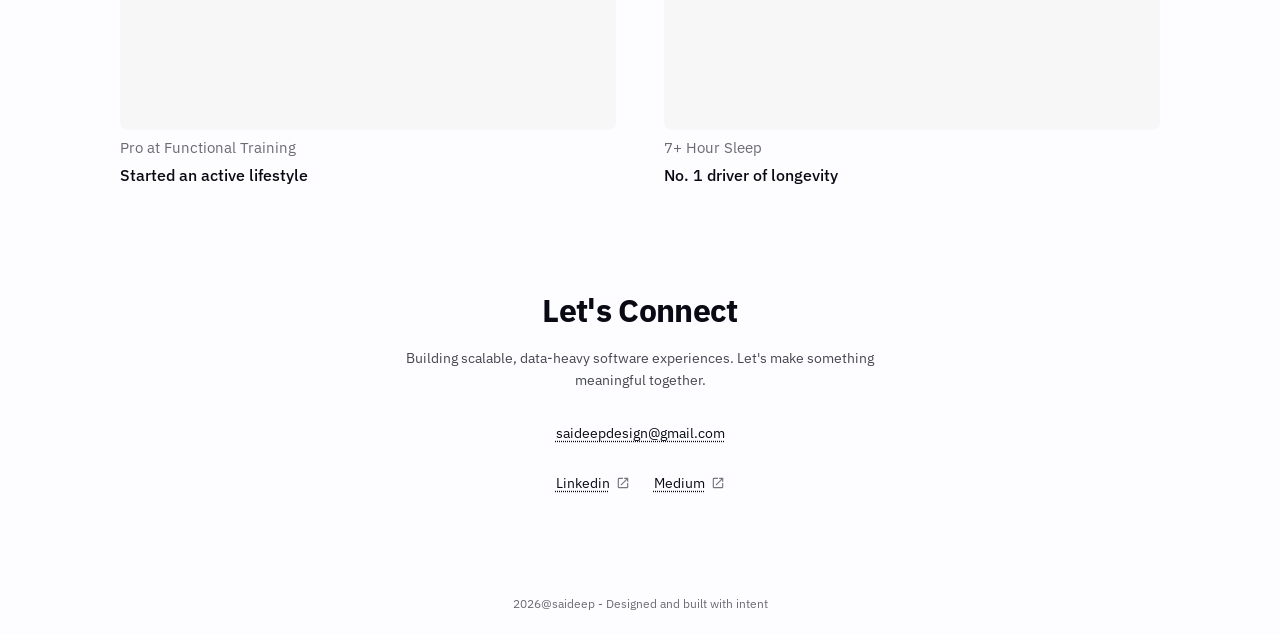
==== commit 074b5b9e: "Serve Norway resume as a local PDF instead of a Google Drive link Matches the Indian/Germany sites' " ====
--- a/aboutme.html
+++ b/aboutme.html
@@ -20,7 +20,7 @@
       <li><a href="./index.html">Home</a></li>
       <li><a href="./aboutme.html" class="active">About Me</a></li>
       <li><a href="./whynorway.html" class="why-norway">Why Norway</a></li>
-      <li><a href="https://drive.google.com/file/d/1HiEhL3yhojKXlpeW-WOKGvESby1ViaPg/view" target="_blank" rel="noopener">Resume <svg xmlns="http://www.w3.org/2000/svg" width="14" height="14" viewBox="0 0 24 24" fill="currentColor" style="vertical-align:middle;margin-left:2px;opacity:0.55"><path d="M19 19H5V5h7V3H5a2 2 0 00-2 2v14a2 2 0 002 2h14a2 2 0 002-2v-7h-2v7zM14 3v2h3.59l-9.83 9.83 1.41 1.41L19 6.41V10h2V3h-7z"/></svg></a></li>
+      <li><a href="./Saideep_Vangala_NO.pdf" target="_blank" rel="noopener">Resume <svg xmlns="http://www.w3.org/2000/svg" width="14" height="14" viewBox="0 0 24 24" fill="currentColor" style="vertical-align:middle;margin-left:2px;opacity:0.55"><path d="M19 19H5V5h7V3H5a2 2 0 00-2 2v14a2 2 0 002 2h14a2 2 0 002-2v-7h-2v7zM14 3v2h3.59l-9.83 9.83 1.41 1.41L19 6.41V10h2V3h-7z"/></svg></a></li>
     </ul>
   </nav>
 
@@ -29,7 +29,7 @@
     <a href="./index.html"><span class="mobile-nav-label">Home</span></a>
     <a href="./aboutme.html" class="active"><span class="mobile-nav-label">About Me</span></a>
     <a href="./whynorway.html"><span class="mobile-nav-label">Why Norway</span></a>
-    <a href="https://drive.google.com/file/d/1HiEhL3yhojKXlpeW-WOKGvESby1ViaPg/view" target="_blank" rel="noopener"><span class="mobile-nav-label">Resume <svg xmlns="http://www.w3.org/2000/svg" width="14" height="14" viewBox="0 0 24 24" fill="currentColor" class="icon-external-link"><path d="M19 19H5V5h7V3H5a2 2 0 00-2 2v14a2 2 0 002 2h14a2 2 0 002-2v-7h-2v7zM14 3v2h3.59l-9.83 9.83 1.41 1.41L19 6.41V10h2V3h-7z"/></svg></span></a>
+    <a href="./Saideep_Vangala_NO.pdf" target="_blank" rel="noopener"><span class="mobile-nav-label">Resume <svg xmlns="http://www.w3.org/2000/svg" width="14" height="14" viewBox="0 0 24 24" fill="currentColor" class="icon-external-link"><path d="M19 19H5V5h7V3H5a2 2 0 00-2 2v14a2 2 0 002 2h14a2 2 0 002-2v-7h-2v7zM14 3v2h3.59l-9.83 9.83 1.41 1.41L19 6.41V10h2V3h-7z"/></svg></span></a>
   </nav>
 
   <div class="page">
--- a/portfolio-ds.css
+++ b/portfolio-ds.css
@@ -265,8 +265,8 @@
   display: flex;
   justify-content: center;
   min-height: 44px;
-  padding: 0 12px;
-  font-size: var(--font-size-14);
+  padding: 0 6px;
+  font-size: var(--font-size-12);
   font-weight: var(--font-weight-regular);
   color: var(--color-text-primary);
   text-decoration: none;
@@ -274,12 +274,16 @@
 
 /* Shrink-wraps to the label's own text/icon width, and stretches to the
    full tab height (via the parent's default align-items: stretch) so the
-   active indicator below can size and position itself off this box alone. */
+   active indicator below can size and position itself off this box alone.
+   nowrap + the smaller font/padding above (vs. the Indian site's 3-tab bar)
+   are needed because this bar carries a 4th tab ("Why Norway") — without
+   them that label wraps to two lines and throws off the whole row's height. */
 .mobile-nav-label {
   position: relative;
   display: inline-flex;
   align-items: center;
   gap: 6px;
+  white-space: nowrap;
 }
 
 .mobile-nav a.active {
@@ -508,12 +512,12 @@
 /* About: single flex-column .page wrapper */
 body.page-about .page { max-width: 1440px; margin: 0 auto; padding: var(--space-10) var(--space-page-margin); display: flex; flex-direction: column; gap: var(--space-10); }
 body.page-about .section-title { font-size: var(--font-size-24); font-weight: var(--font-weight-bold); letter-spacing: var(--tracking-snug); margin-bottom: var(--space-3); }
-body.page-about .connect { text-align: center; display: flex; flex-direction: column; align-items: center; gap: var(--space-4); padding-bottom: 0; }
+body.page-about .connect { text-align: center; display: flex; flex-direction: column; align-items: center; gap: var(--space-4); padding-bottom: 0; margin-top: var(--space-3); }
 
 /* Why Norway: same .page pattern as About, but roomier vertical rhythm and a larger section title */
 body.page-why .page { max-width: 1440px; margin: 0 auto; padding: var(--space-10) var(--space-page-margin); display: flex; flex-direction: column; gap: var(--space-13); }
 body.page-why .section-title { font-size: var(--font-size-28); font-weight: var(--font-weight-bold); letter-spacing: var(--tracking-snug); margin-bottom: var(--space-3); }
-body.page-why .connect { text-align: center; display: flex; flex-direction: column; align-items: center; gap: var(--space-4); padding-bottom: 0; }
+body.page-why .connect { text-align: center; display: flex; flex-direction: column; align-items: center; gap: var(--space-4); padding-bottom: 0; margin-top: var(--space-3); }
 
 
 /* ── 6. RESPONSIVE ─────────────────────────────────────────────────────── */
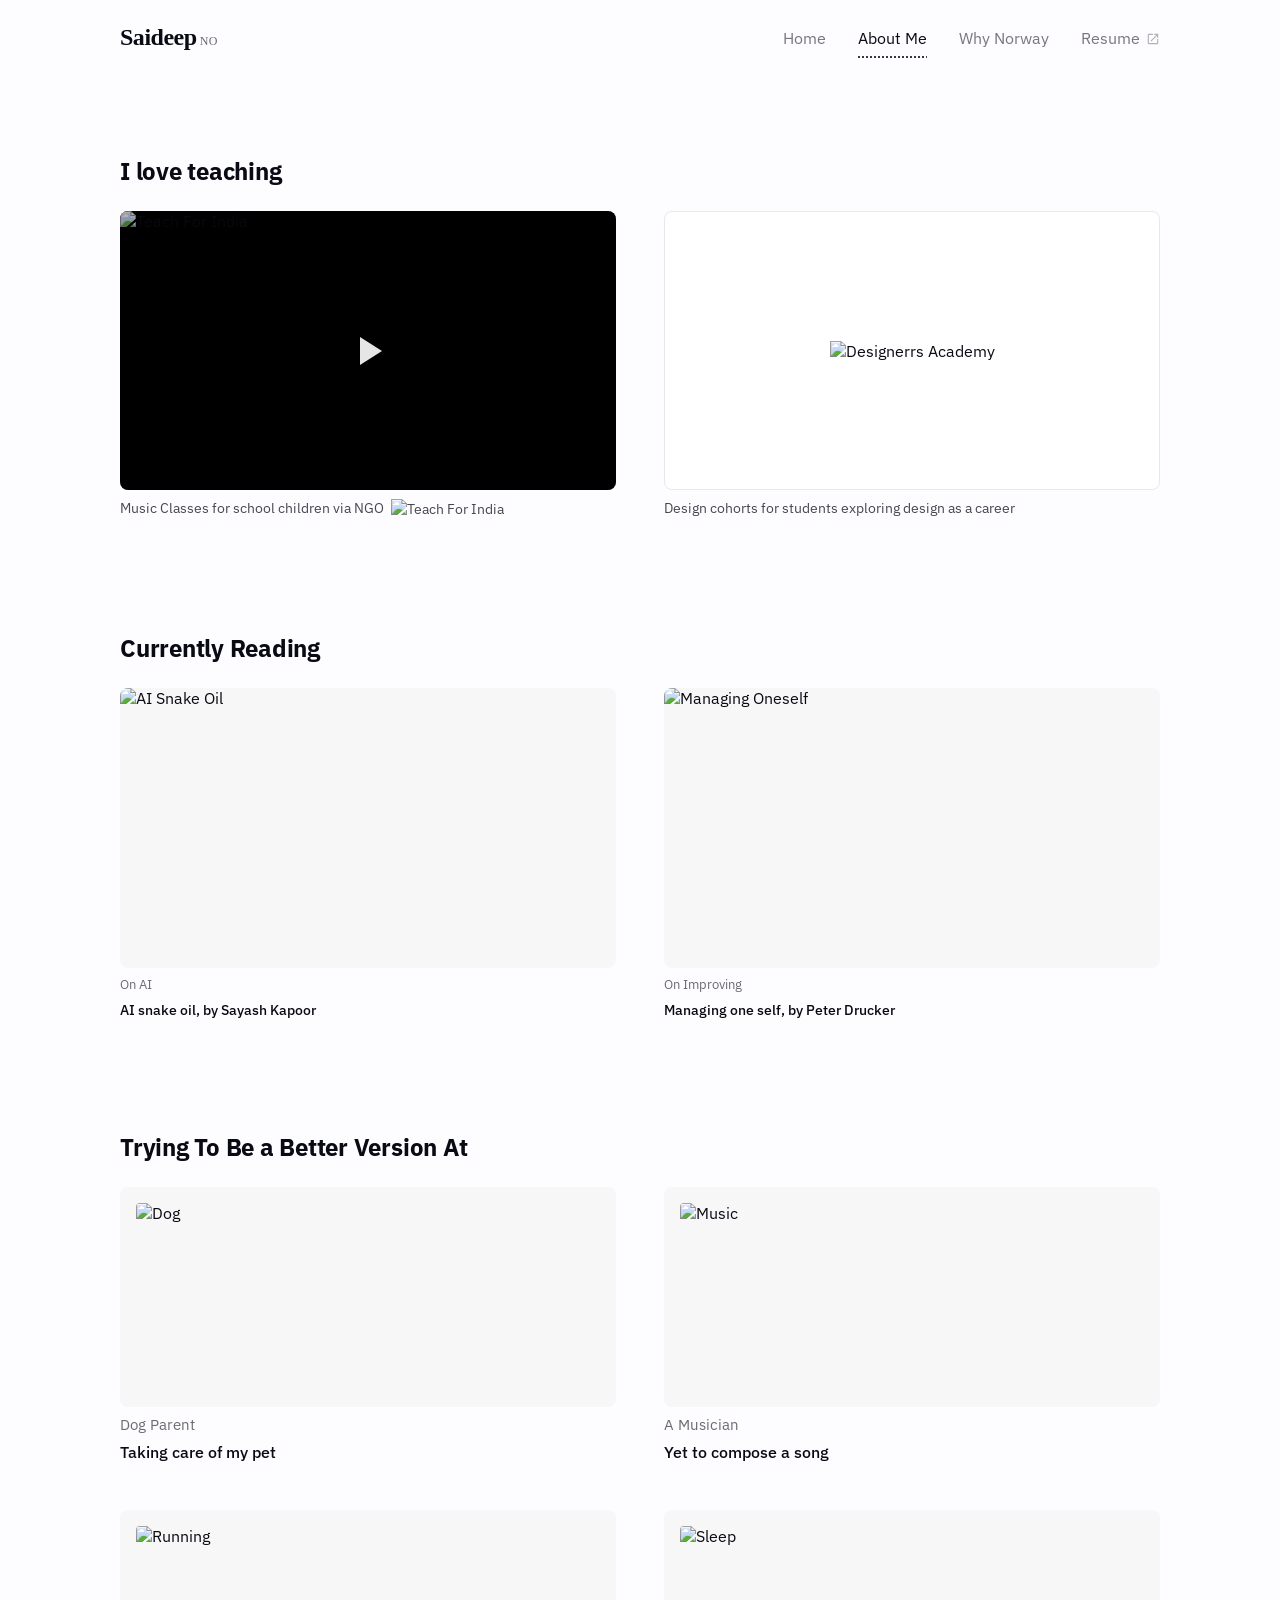
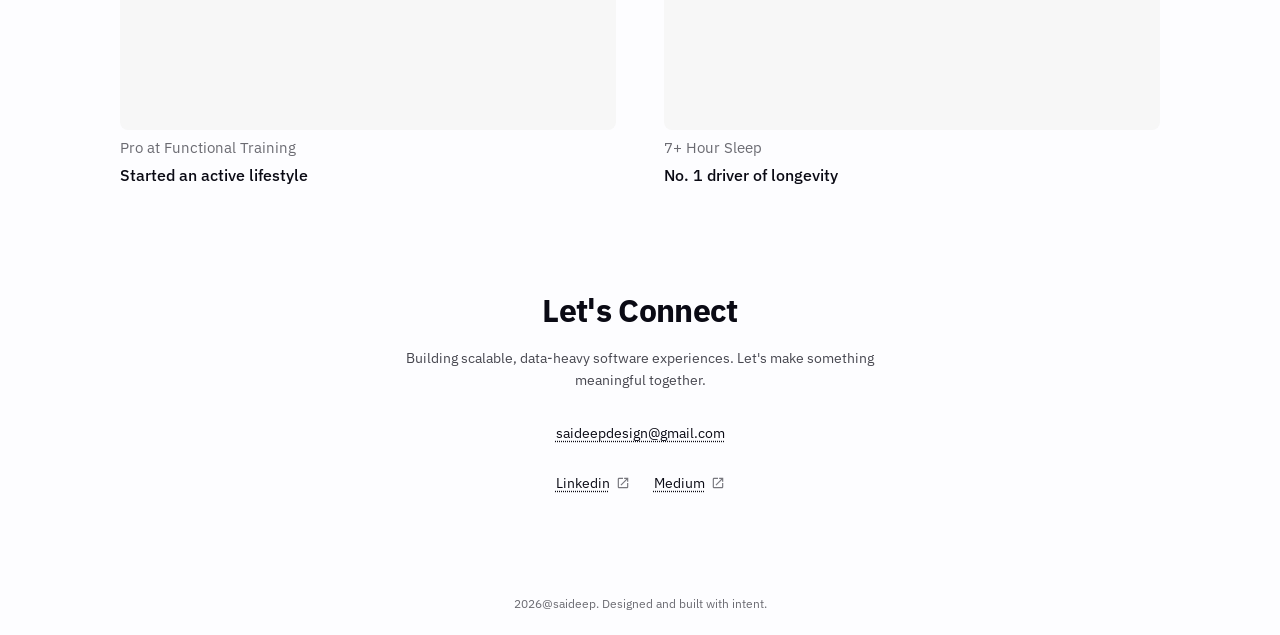
==== commit 9fbaaf98: "Remove all em/en-dashes from site copy Rewrote every sentence, title, meta description, stat label, " ====
--- a/aboutme.html
+++ b/aboutme.html
@@ -3,8 +3,8 @@
 <head>
   <meta charset="UTF-8" />
   <meta name="viewport" content="width=device-width, initial-scale=1.0" />
-  <title>About Me — Saideep</title>
-  <meta name="description" content="About Saideep Vangala — Senior Product Designer." />
+  <title>About Me | Saideep</title>
+  <meta name="description" content="About Saideep Vangala, Senior Product Designer." />
   <link rel="preconnect" href="https://fonts.googleapis.com" />
   <link rel="preconnect" href="https://fonts.gstatic.com" crossorigin />
   <link href="https://fonts.googleapis.com/css2?family=IBM+Plex+Sans:wght@400;500;600;700&display=swap" rel="stylesheet" />
@@ -127,7 +127,7 @@
 
   </div>
 
-  <footer>2026@saideep - Designed and built with intent</footer>
+  <footer>2026@saideep. Designed and built with intent.</footer>
 
 </body>
 </html>
--- a/portfolio-ds.css
+++ b/portfolio-ds.css
@@ -309,6 +309,16 @@
   margin-top: -16px; /* micro, intentionally off-grid: pulls sub-line closer to heading */
 }
 
+/* Section subtitle — one-line descriptive text under a .section-title */
+.section-sub {
+  font-size: var(--font-size-14);
+  color: var(--color-text-secondary);
+  line-height: var(--line-height-relaxed);
+  max-width: 640px;
+  margin-top: -12px;
+  margin-bottom: var(--space-3);
+}
+
 .connect-links { display: flex; flex-direction: column; align-items: center; gap: var(--space-4); }
 
 .connect-links a {
@@ -474,9 +484,10 @@
 .hobby-title { font-size: var(--font-size-16); font-weight: var(--font-weight-medium); color: var(--color-text-primary); }
 
 /* — Why Norway: hero — */
-.hero-block { display: flex; flex-direction: column; gap: var(--space-2); }
-.hero-block h1 { font-size: var(--font-size-48); font-weight: var(--font-weight-bold); line-height: var(--line-height-tight); letter-spacing: var(--tracking-tight); max-width: 720px; }
-.hero-block p { font-size: var(--font-size-16); color: var(--color-text-secondary); line-height: var(--line-height-loose); max-width: 620px; }
+.hero-block { display: flex; flex-direction: row; align-items: flex-start; justify-content: space-between; gap: var(--space-6); }
+.hero-block h1 { font-size: var(--font-size-48); font-weight: var(--font-weight-bold); line-height: 1.15; letter-spacing: var(--tracking-tight); max-width: 560px; flex-shrink: 0; }
+.hero-block-copy { display: flex; flex-direction: column; gap: var(--space-4); padding-top: var(--space-1); }
+.hero-block p { font-size: var(--font-size-16); color: var(--color-text-secondary); line-height: var(--line-height-loose); max-width: 480px; }
 
 /* — Why Norway: reason cards — */
 .reason-grid { display: grid; grid-template-columns: 1fr 1fr; gap: var(--space-card-gap-tight); }
@@ -542,6 +553,9 @@
   body.page-about .reading-grid { grid-template-columns: 1fr 1fr; }
   body.page-about .hobbies-grid { grid-template-columns: 1fr 1fr; }
 
+  .hero-block { flex-direction: column; gap: var(--space-3); }
+  .hero-block h1 { max-width: none; }
+  .hero-block-copy { padding-top: 0; }
   body.page-why .hero-block h1 { font-size: var(--font-size-36); }
   body.page-why .reason-grid { grid-template-columns: 1fr; }
   body.page-why .reason-card.full { grid-column: 1; }
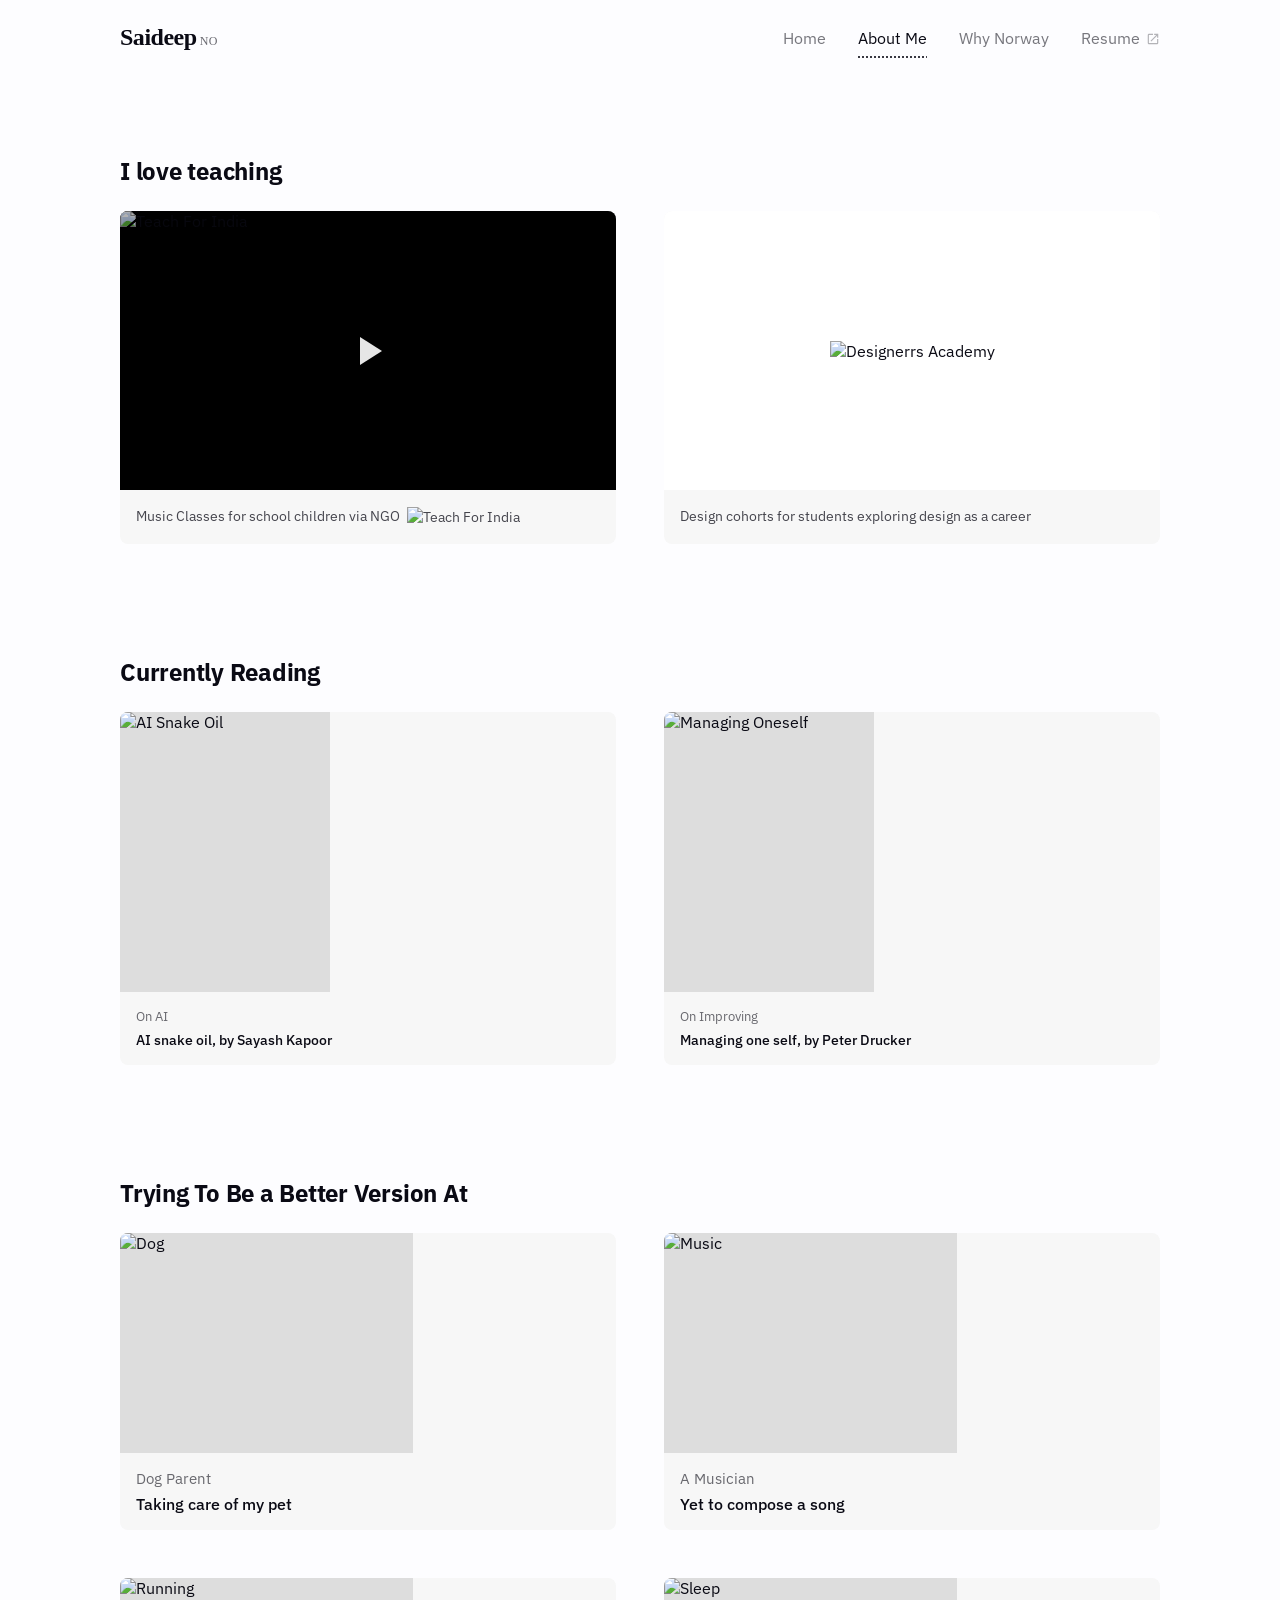
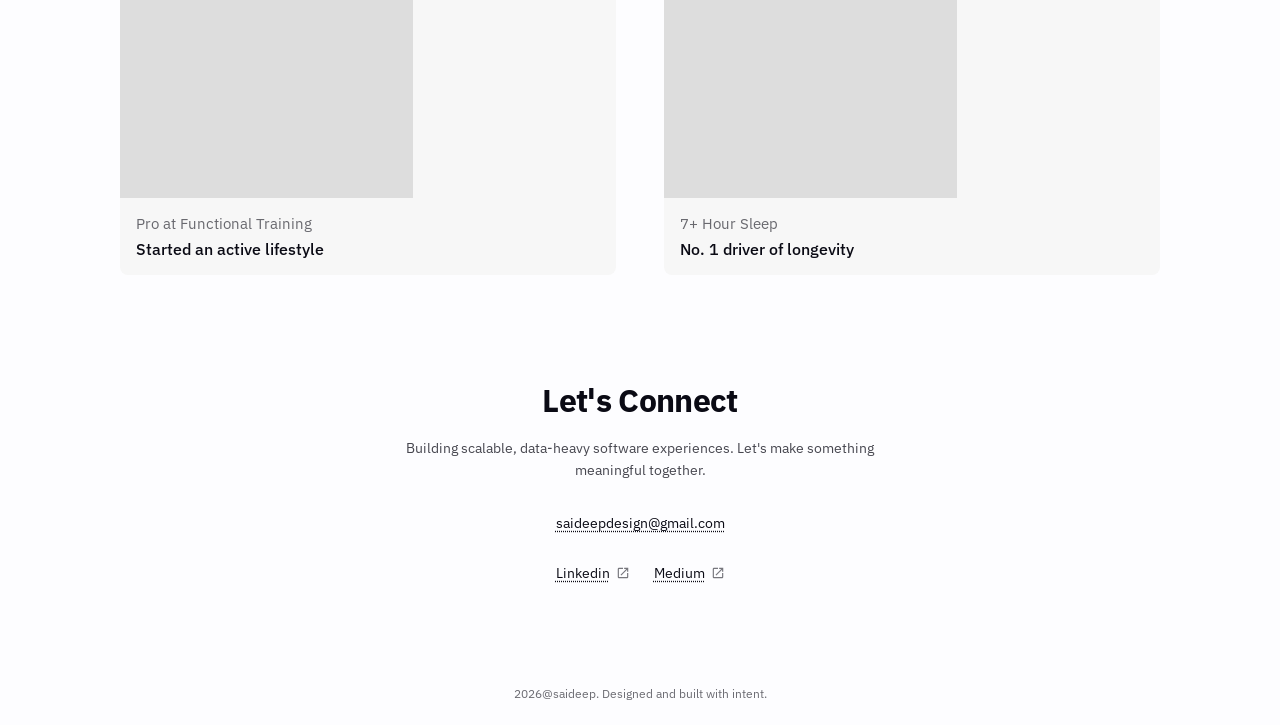
==== commit 5224c7ce: "Unify image + caption into one card across About Me sections Teaching, reading, and hobbies items pr" ====
--- a/aboutme.html
+++ b/aboutme.html
@@ -45,13 +45,17 @@
               <svg viewBox="0 0 24 24"><path d="M8 5v14l11-7z"/></svg>
             </div>
           </a>
-          <p class="item-label">Music Classes for school children via NGO <img src="images/teach%20for%20India%20Logo.png" alt="Teach For India" style="height:16px;vertical-align:middle;margin-left:4px;" /></p>
+          <div class="teaching-body">
+            <p class="item-label">Music Classes for school children via NGO <img src="https://saideepv.github.io/Coomon-portfolios-design-system/assets/Common%20Images/teach%20for%20India%20Logo.png" alt="Teach For India" style="height:16px;vertical-align:middle;margin-left:4px;" /></p>
+          </div>
         </div>
         <div class="teaching-item">
           <div class="designerrs-wrap">
-            <img src="images/designerrsLogo-new.png" alt="Designerrs Academy" />
+            <img src="https://saideepv.github.io/Coomon-portfolios-design-system/assets/Common%20Images/designerrsLogo-new.png" alt="Designerrs Academy" />
           </div>
-          <p class="item-label">Design cohorts for students exploring design as a career</p>
+          <div class="teaching-body">
+            <p class="item-label">Design cohorts for students exploring design as a career</p>
+          </div>
         </div>
       </div>
     </div>
@@ -62,17 +66,21 @@
       <div class="reading-grid">
         <div class="book-item">
           <div class="book-cover">
-            <img src="images/AI%20Snake%20Oil.png" alt="AI Snake Oil" />
+            <img src="https://saideepv.github.io/Coomon-portfolios-design-system/assets/Common%20Images/AI%20Snake%20Oil.png" alt="AI Snake Oil" />
           </div>
-          <p class="book-tag">On AI</p>
-          <p class="book-title">AI snake oil, by Sayash Kapoor</p>
+          <div class="book-body">
+            <p class="book-tag">On AI</p>
+            <p class="book-title">AI snake oil, by Sayash Kapoor</p>
+          </div>
         </div>
         <div class="book-item">
           <div class="book-cover">
-            <img src="images/Managing%20Oneself.jpg" alt="Managing Oneself" />
+            <img src="https://saideepv.github.io/Coomon-portfolios-design-system/assets/Common%20Images/Managing%20Oneself.jpg" alt="Managing Oneself" />
           </div>
-          <p class="book-tag">On Improving</p>
-          <p class="book-title">Managing one self, by Peter Drucker</p>
+          <div class="book-body">
+            <p class="book-tag">On Improving</p>
+            <p class="book-title">Managing one self, by Peter Drucker</p>
+          </div>
         </div>
       </div>
     </div>
@@ -83,31 +91,39 @@
       <div class="hobbies-grid">
         <div class="hobby-item">
           <div class="hobby-img">
-            <img src="images/Hobby%203.jpg" alt="Dog" />
+            <img src="https://saideepv.github.io/Coomon-portfolios-design-system/assets/Common%20Images/Hobby%203.jpg" alt="Dog" />
           </div>
-          <p class="hobby-tag">Dog Parent</p>
-          <p class="hobby-title">Taking care of my pet</p>
+          <div class="hobby-body">
+            <p class="hobby-tag">Dog Parent</p>
+            <p class="hobby-title">Taking care of my pet</p>
+          </div>
         </div>
         <div class="hobby-item">
           <div class="hobby-img">
-            <img src="images/DAW.png" alt="Music" />
+            <img src="https://saideepv.github.io/Coomon-portfolios-design-system/assets/Common%20Images/DAW.png" alt="Music" />
           </div>
-          <p class="hobby-tag">A Musician</p>
-          <p class="hobby-title">Yet to compose a song</p>
+          <div class="hobby-body">
+            <p class="hobby-tag">A Musician</p>
+            <p class="hobby-title">Yet to compose a song</p>
+          </div>
         </div>
         <div class="hobby-item">
           <div class="hobby-img">
-            <img src="images/Hobby%202.jpg" alt="Running" />
+            <img src="https://saideepv.github.io/Coomon-portfolios-design-system/assets/Common%20Images/Hobby%202.jpg" alt="Running" />
           </div>
-          <p class="hobby-tag">Pro at Functional Training</p>
-          <p class="hobby-title">Started an active lifestyle</p>
+          <div class="hobby-body">
+            <p class="hobby-tag">Pro at Functional Training</p>
+            <p class="hobby-title">Started an active lifestyle</p>
+          </div>
         </div>
         <div class="hobby-item">
           <div class="hobby-img">
-            <img src="images/Sleep.png" alt="Sleep" />
+            <img src="https://saideepv.github.io/Coomon-portfolios-design-system/assets/Common%20Images/Sleep.png" alt="Sleep" />
           </div>
-          <p class="hobby-tag">7+ Hour Sleep</p>
-          <p class="hobby-title">No. 1 driver of longevity</p>
+          <div class="hobby-body">
+            <p class="hobby-tag">7+ Hour Sleep</p>
+            <p class="hobby-title">No. 1 driver of longevity</p>
+          </div>
         </div>
       </div>
     </div>
--- a/portfolio-ds.css
+++ b/portfolio-ds.css
@@ -46,8 +46,8 @@
   --font-weight-regular: 400; --font-weight-medium: 500;
   --font-weight-semibold: 600; --font-weight-bold: 700;
 
-  --line-height-tight: 1.05; --line-height-snug: 1.3; --line-height-normal: 1.5;
-  --line-height-relaxed: 1.6; --line-height-loose: 1.7;
+  --line-height-tight: 1.05; --line-height-tight-plus: 1.15; --line-height-snug: 1.3;
+  --line-height-normal: 1.5; --line-height-relaxed: 1.6; --line-height-loose: 1.7;
 
   --tracking-tight: -0.02em; --tracking-snug: -0.01em;
   --tracking-wide: 0.03em; --tracking-wider: 0.08em;
@@ -119,6 +119,16 @@
 
 
 /* ── 3. ATOMS ──────────────────────────────────────────────────────────── */
+
+/* Reusable heading style: 48px / bold — large page headlines (e.g. the
+   Why Norway hero). Apply directly on the heading element; pair with a
+   layout-only rule (max-width, flex-shrink, etc.) scoped to its container. */
+.heading-48-bold {
+  font-size: var(--font-size-48);
+  font-weight: var(--font-weight-bold);
+  line-height: var(--line-height-tight-plus);
+  letter-spacing: var(--tracking-tight);
+}
 
 /* Logo / wordmark */
 .nav-logo {
@@ -230,23 +240,33 @@
 .play-btn:hover { background: var(--color-bg-overlay-scrim-hover); }
 .play-btn svg { width: 48px; height: 48px; fill: var(--color-text-on-dark); opacity: 0.9; }
 
-/* Progress bar — language proficiency indicator */
-.lang-bar-wrap { margin-top: var(--space-half); }
-
-.lang-bar {
-  height: 4px;
-  background: var(--color-bg-track);
-  border-radius: var(--radius-pill);
-  overflow: hidden;
-}
-
-.lang-bar-fill {
-  height: 100%;
-  background: var(--color-text-primary);
-  border-radius: var(--radius-pill);
-}
-
-.lang-label { font-size: var(--font-size-13); color: var(--color-text-tertiary); margin-top: 6px; }
+/* Step progress — language proficiency indicator: 0 -> A1 (done, solid)
+   -> A2 (in progress, diagonal-hatch), with step labels under each boundary. */
+.lang-progress { margin-top: var(--space-2); }
+
+.lang-progress-track { display: flex; gap: 4px; height: 8px; }
+
+.lang-progress-segment { flex: 1; border-radius: var(--radius-pill); }
+
+.lang-progress-segment--done { background: var(--color-text-primary); }
+
+.lang-progress-segment--active {
+  background-color: var(--color-bg-track);
+  background-image: repeating-linear-gradient(45deg, var(--color-text-primary) 0 3px, transparent 3px 8px);
+}
+
+.lang-progress-steps {
+  display: flex;
+  justify-content: space-between;
+  margin-top: 6px;
+  font-size: var(--font-size-12);
+  font-weight: var(--font-weight-semibold);
+  color: var(--color-text-tertiary);
+}
+
+.lang-progress-steps .lang-progress-current { color: var(--color-text-primary); }
+
+.lang-label { font-size: var(--font-size-13); color: var(--color-text-tertiary); margin-top: var(--space-2); }
 
 /* Mobile bottom nav bar (identical on every page) */
 .mobile-nav {
@@ -445,17 +465,17 @@
 .journey-card-body p { font-size: var(--font-size-14); color: var(--color-text-secondary); line-height: var(--line-height-relaxed); }
 
 /* — About: teaching — */
+/* Each item is one unified card (bg + radius + overflow:hidden on the
+   outer wrapper) so the image and its caption read as a single piece,
+   matching the culture-card pattern on the Why Norway page. */
 .teaching-grid { display: grid; grid-template-columns: 1fr 1fr; gap: var(--space-card-gap-cozy); }
-.teaching-item { display: flex; flex-direction: column; gap: var(--space-1); }
-
-.video-wrap { position: relative; border-radius: var(--radius-card); overflow: hidden; background: var(--color-black); aspect-ratio: 16/9; }
+.teaching-item { background: var(--color-bg-card); border-radius: var(--radius-card); overflow: hidden; }
+
+.video-wrap { position: relative; display: block; background: var(--color-black); aspect-ratio: 16/9; }
 .video-wrap video { width: 100%; height: 100%; object-fit: cover; display: block; }
 
 .designerrs-wrap {
-  border-radius: var(--radius-card);
-  overflow: hidden;
   background: var(--color-white);
-  border: 1px solid var(--color-border);
   aspect-ratio: 16/9;
   display: flex;
   align-items: center;
@@ -464,38 +484,49 @@
 }
 .designerrs-wrap img { max-width: 70%; max-height: 70%; object-fit: contain; }
 
+.teaching-body { padding: var(--space-2); }
 .item-label { font-size: var(--font-size-14); color: var(--color-text-secondary); line-height: var(--line-height-normal); }
 
 /* — About: reading — */
 .reading-section { background: var(--color-bg-canvas); padding: var(--space-4) 0; }
 .reading-grid { display: grid; grid-template-columns: 1fr 1fr; gap: var(--space-card-gap-cozy); }
-.book-item { display: flex; flex-direction: column; gap: var(--space-1); }
-.book-cover { border-radius: var(--radius-card); overflow: hidden; background: var(--color-bg-card); aspect-ratio: 3/4; max-height: 280px; }
+.book-item { background: var(--color-bg-card); border-radius: var(--radius-card); overflow: hidden; }
+.book-cover { aspect-ratio: 3/4; max-height: 280px; background: var(--color-bg-image-placeholder-2); }
 .book-cover img { width: 100%; height: 100%; object-fit: cover; display: block; }
+.book-body { padding: var(--space-2); display: flex; flex-direction: column; gap: 6px; }
 .book-tag { font-size: var(--font-size-13); color: var(--color-text-tertiary); }
 .book-title { font-size: var(--font-size-14); font-weight: var(--font-weight-medium); color: var(--color-text-primary); }
 
 /* — About: hobbies — */
 .hobbies-grid { display: grid; grid-template-columns: 1fr 1fr; gap: var(--space-card-gap-cozy); }
-.hobby-item { display: flex; flex-direction: column; gap: var(--space-1); }
-.hobby-img { border-radius: var(--radius-card); overflow: hidden; background: var(--color-bg-card); aspect-ratio: 4/3; max-height: 220px; padding: var(--space-2); }
-.hobby-img img { width: 100%; height: 100%; object-fit: cover; display: block; border-radius: var(--radius-sm); }
+.hobby-item { background: var(--color-bg-card); border-radius: var(--radius-card); overflow: hidden; }
+.hobby-img { aspect-ratio: 4/3; max-height: 220px; background: var(--color-bg-image-placeholder-2); }
+.hobby-img img { width: 100%; height: 100%; object-fit: cover; display: block; }
+.hobby-body { padding: var(--space-2); display: flex; flex-direction: column; gap: 6px; }
 .hobby-tag { font-size: var(--font-size-15); color: var(--color-text-tertiary); }
 .hobby-title { font-size: var(--font-size-16); font-weight: var(--font-weight-medium); color: var(--color-text-primary); }
 
 /* — Why Norway: hero — */
 .hero-block { display: flex; flex-direction: row; align-items: flex-start; justify-content: space-between; gap: var(--space-6); }
-.hero-block h1 { font-size: var(--font-size-48); font-weight: var(--font-weight-bold); line-height: 1.15; letter-spacing: var(--tracking-tight); max-width: 560px; flex-shrink: 0; }
+.hero-block h1 { max-width: 560px; flex-shrink: 0; }
 .hero-block-copy { display: flex; flex-direction: column; gap: var(--space-4); padding-top: var(--space-1); }
 .hero-block p { font-size: var(--font-size-16); color: var(--color-text-secondary); line-height: var(--line-height-loose); max-width: 480px; }
 
 /* — Why Norway: reason cards — */
-.reason-grid { display: grid; grid-template-columns: 1fr 1fr; gap: var(--space-card-gap-tight); }
+.reason-grid { display: grid; grid-template-columns: 1fr 1fr 1fr; gap: var(--space-card-gap-tight); }
 .reason-card { background: var(--color-bg-card); border-radius: var(--radius-card); padding: var(--space-card-padding-lg); display: flex; flex-direction: column; gap: 12px; }
-.reason-card.full { grid-column: 1 / -1; }
 .reason-card .icon { font-size: var(--font-size-24); }
 .reason-card h3 { font-size: var(--font-size-16); font-weight: var(--font-weight-bold); line-height: var(--line-height-snug); letter-spacing: var(--tracking-snug); }
 .reason-card p { font-size: var(--font-size-14); color: var(--color-text-secondary); line-height: var(--line-height-loose); }
+
+/* — Why Norway: story block — */
+.story-block { display: flex; flex-direction: row; align-items: flex-start; justify-content: space-between; gap: var(--space-6); }
+.story-block-text { max-width: 420px; flex-shrink: 0; display: flex; flex-direction: column; gap: var(--space-2); }
+.story-block-text p { font-size: var(--font-size-16); color: var(--color-text-secondary); line-height: var(--line-height-loose); }
+.story-block-images { display: flex; align-items: flex-start; gap: var(--space-3); flex: 1; }
+/* Fixed to the YouTube thumbnail's own aspect ratio so both images render
+   at the same height at any width, regardless of each source photo's crop. */
+.story-block-images img { width: 50%; aspect-ratio: 1080 / 836; border-radius: var(--radius-card); object-fit: cover; display: block; }
 
 /* — Why Norway: stat row — */
 .stat-row { display: grid; grid-template-columns: repeat(3, 1fr); gap: var(--space-card-gap-tight); }
@@ -505,6 +536,11 @@
 
 /* — Why Norway: culture grid — */
 .culture-grid { display: grid; grid-template-columns: repeat(3, 1fr); gap: var(--space-card-gap-tight); }
+/* Test layout: 2 columns / 2 rows, gap doubled to --space-8 (vs. the 3-col
+   grid's --space-4) for comparison against the 3-column version above. */
+/* align-items: start so a short card (e.g. the Language card) sits at its own
+   natural height instead of stretching to match a taller row-mate. */
+.culture-grid-2col { display: grid; grid-template-columns: 1fr 1fr; align-items: start; gap: var(--space-8); }
 .culture-card { background: var(--color-bg-card); border-radius: var(--radius-card); overflow: hidden; }
 .culture-img { width: 100%; aspect-ratio: 16/9; object-fit: cover; display: block; background: var(--color-bg-image-placeholder-2); }
 .culture-body { padding: var(--space-2); display: flex; flex-direction: column; gap: 6px; }
@@ -557,8 +593,9 @@
   .hero-block h1 { max-width: none; }
   .hero-block-copy { padding-top: 0; }
   body.page-why .hero-block h1 { font-size: var(--font-size-36); }
-  body.page-why .reason-grid { grid-template-columns: 1fr; }
-  body.page-why .reason-card.full { grid-column: 1; }
+  body.page-why .reason-grid { grid-template-columns: 1fr 1fr; }
+  .story-block { flex-direction: column; gap: var(--space-3); align-items: stretch; }
+  .story-block-text { max-width: none; }
   body.page-why .stat-row { grid-template-columns: 1fr 1fr; }
   body.page-why .culture-grid { grid-template-columns: 1fr 1fr; }
 }
@@ -584,8 +621,12 @@
   body.page-about .hobbies-grid { grid-template-columns: 1fr; }
 
   body.page-why .hero-block h1 { font-size: var(--font-size-28); }
+  body.page-why .reason-grid { grid-template-columns: 1fr; }
+  .story-block-images { flex-direction: column; }
+  .story-block-images img { width: 100%; }
   body.page-why .stat-row { grid-template-columns: 1fr; }
   body.page-why .culture-grid { grid-template-columns: 1fr; }
+  body.page-why .culture-grid-2col { grid-template-columns: 1fr; gap: var(--space-4); }
 }
 
 @media (min-width: 601px) {
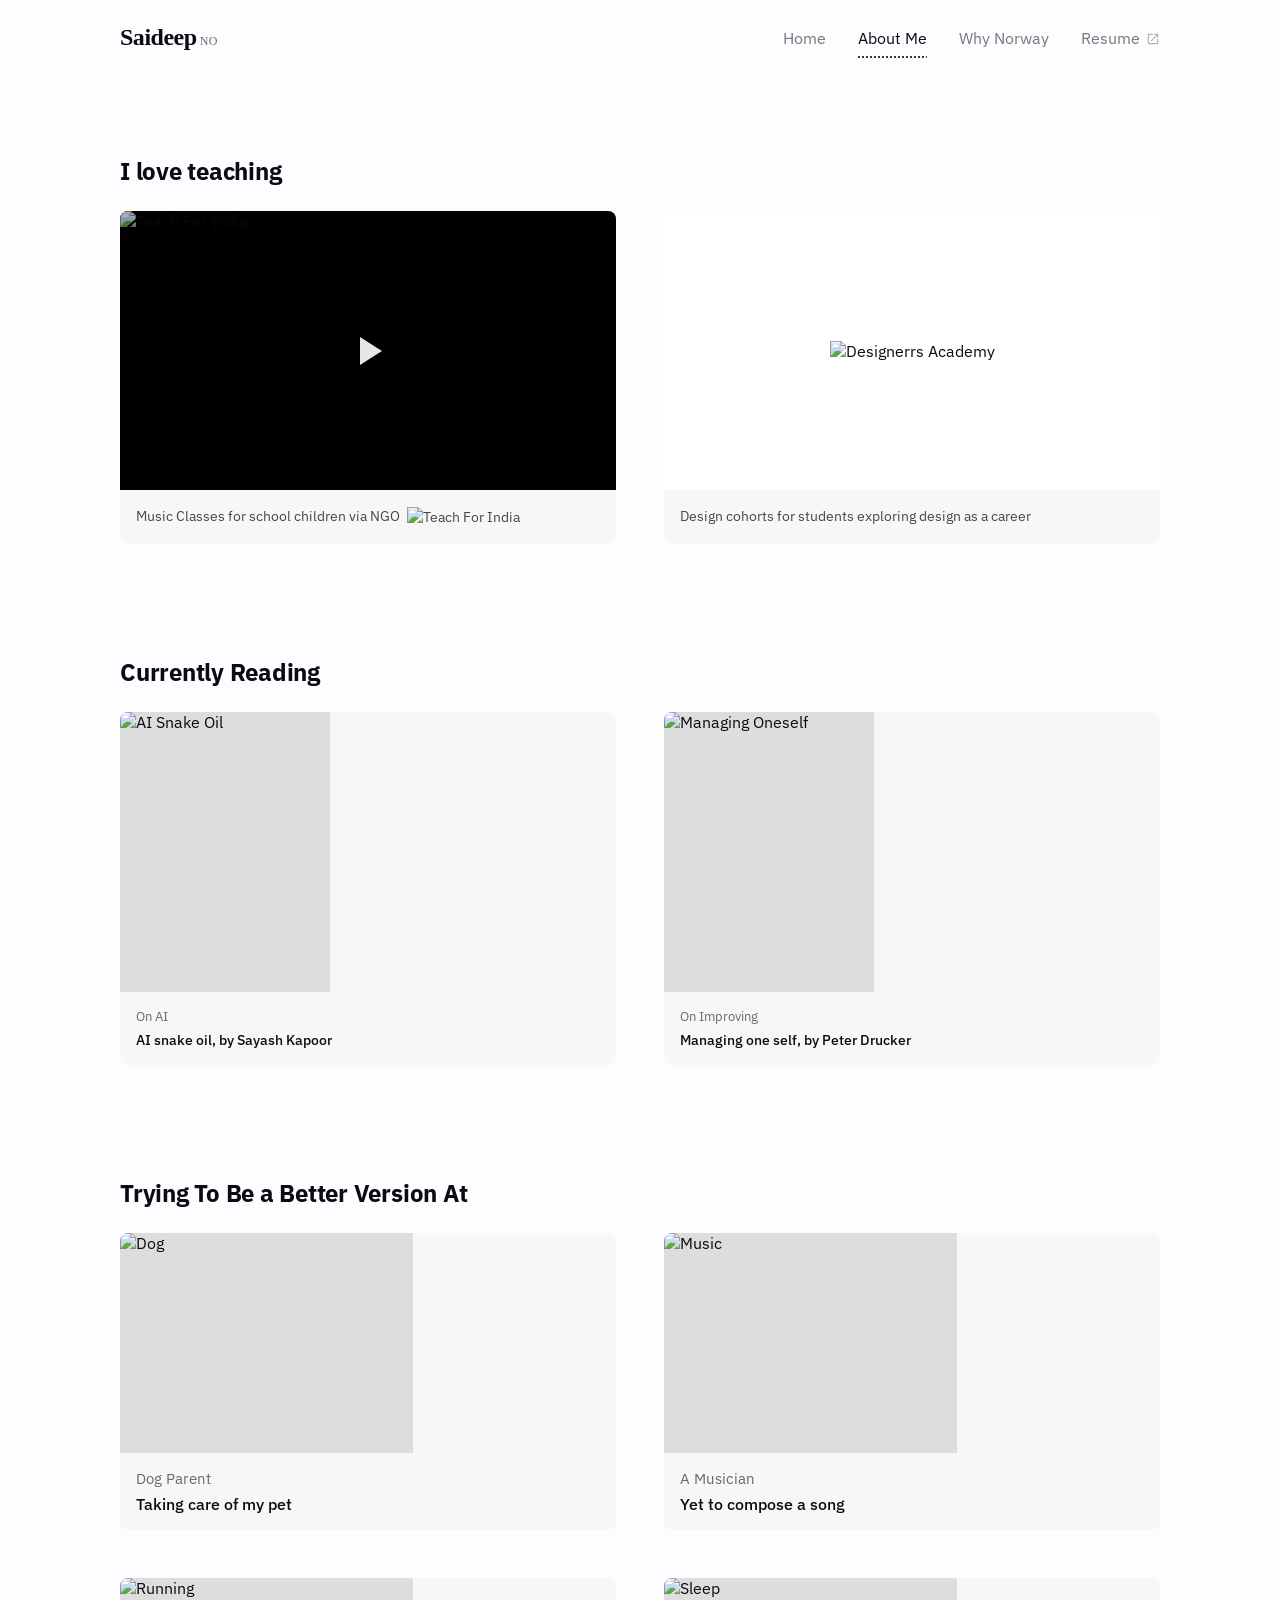
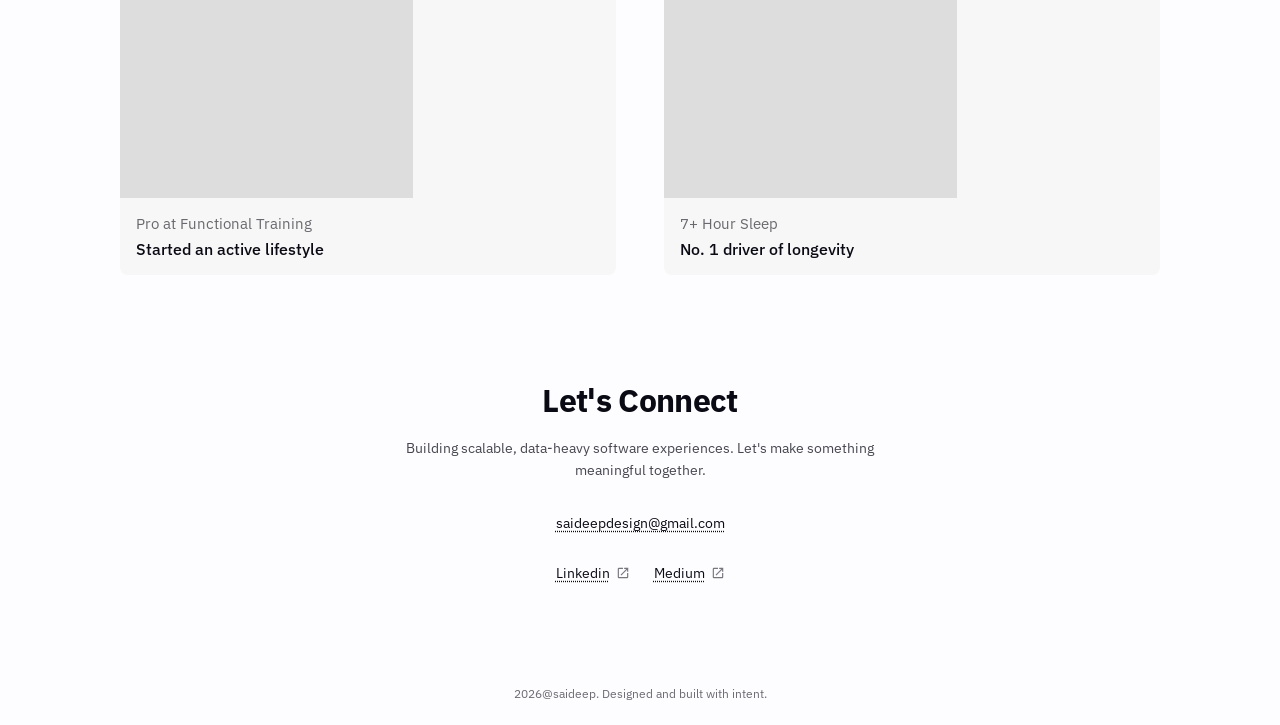
==== commit 45b7ed20: "Use the Norwegian flag as the site favicon Same flag artwork as the Why Norway hover cursor in curso" ====
--- a/aboutme.html
+++ b/aboutme.html
@@ -5,6 +5,9 @@
   <meta name="viewport" content="width=device-width, initial-scale=1.0" />
   <title>About Me | Saideep</title>
   <meta name="description" content="About Saideep Vangala, Senior Product Designer." />
+  <link rel="icon" type="image/svg+xml" href="favicon.svg" />
+  <link rel="icon" type="image/png" sizes="32x32" href="favicon-32.png" />
+  <link rel="apple-touch-icon" href="favicon-180.png" />
   <link rel="preconnect" href="https://fonts.googleapis.com" />
   <link rel="preconnect" href="https://fonts.gstatic.com" crossorigin />
   <link href="https://fonts.googleapis.com/css2?family=IBM+Plex+Sans:wght@400;500;600;700&display=swap" rel="stylesheet" />
--- a/portfolio-ds.css
+++ b/portfolio-ds.css
@@ -374,6 +374,11 @@
 /* ── 4. MOLECULES ──────────────────────────────────────────────────────── */
 
 /* — Home: hero — */
+@keyframes hero-entrance {
+  from { opacity: 0.5; transform: translateY(20px); }
+  to   { opacity: 1; transform: translateY(0); }
+}
+
 .hero {
   max-width: 1440px;
   margin: 0 auto;
@@ -383,6 +388,7 @@
   align-items: flex-start;
   justify-content: space-between;
   gap: 10px; /* micro, intentionally off-grid */
+  animation: hero-entrance 0.6s ease-out both;
 }
 
 .hero-text { flex: 1; }
@@ -507,10 +513,26 @@
 .hobby-title { font-size: var(--font-size-16); font-weight: var(--font-weight-medium); color: var(--color-text-primary); }
 
 /* — Why Norway: hero — */
-.hero-block { display: flex; flex-direction: row; align-items: flex-start; justify-content: space-between; gap: var(--space-6); }
+.hero-block { display: flex; flex-direction: row; align-items: flex-start; justify-content: space-between; gap: var(--space-6); animation: hero-entrance 0.6s ease-out both; /* desktop/tablet only — mobile overrides with hero-rise below */ }
 .hero-block h1 { max-width: 560px; flex-shrink: 0; }
 .hero-block-copy { display: flex; flex-direction: column; gap: var(--space-4); padding-top: var(--space-1); }
 .hero-block p { font-size: var(--font-size-16); color: var(--color-text-secondary); line-height: var(--line-height-loose); max-width: 480px; }
+
+/* Mobile-only flag intro — hidden on desktop/tablet. Plays once on page
+   load: shine sweep (1s), then hero content rises up and covers it for
+   good. See §6 RESPONSIVE, ≤600px only. */
+.hero-intro-wrap { display: contents; }
+.flag-splash { display: none; }
+
+@keyframes flag-shine {
+  from { transform: translate(-120%, -120%); }
+  to   { transform: translate(120%, 120%); }
+}
+
+@keyframes hero-rise {
+  from { transform: translateY(100%); }
+  to   { transform: translateY(0); }
+}
 
 /* — Why Norway: reason cards — */
 .reason-grid { display: grid; grid-template-columns: 1fr 1fr 1fr; gap: var(--space-card-gap-tight); }
@@ -533,6 +555,14 @@
 .stat-card { background: var(--color-bg-card); border-radius: var(--radius-card); padding: var(--space-card-padding-lg); display: flex; flex-direction: column; gap: var(--space-1); }
 .stat-number { font-size: var(--font-size-36); font-weight: var(--font-weight-bold); letter-spacing: -0.03em; }
 .stat-label { font-size: var(--font-size-14); color: var(--color-text-secondary); line-height: var(--line-height-normal); }
+
+/* — Why Norway: stats infographic — */
+/* Full-width 4-panel chart on desktop/tablet; on mobile the source image
+   is too dense to read at that width, so it's swapped (≤600px, see
+   §6 RESPONSIVE) for two pre-cropped halves stacked vertically instead. */
+.stats-infographic { border-radius: var(--radius-card); overflow: hidden; background: var(--color-bg-card); }
+.stats-infographic img { width: 100%; display: block; }
+.stats-infographic-mobile { display: none; flex-direction: column; gap: var(--space-3); }
 
 /* — Why Norway: culture grid — */
 .culture-grid { display: grid; grid-template-columns: repeat(3, 1fr); gap: var(--space-card-gap-tight); }
@@ -558,6 +588,7 @@
 
 /* About: single flex-column .page wrapper */
 body.page-about .page { max-width: 1440px; margin: 0 auto; padding: var(--space-10) var(--space-page-margin); display: flex; flex-direction: column; gap: var(--space-10); }
+body.page-about .page > *:first-child { animation: hero-entrance 0.6s ease-out both; }
 body.page-about .section-title { font-size: var(--font-size-24); font-weight: var(--font-weight-bold); letter-spacing: var(--tracking-snug); margin-bottom: var(--space-3); }
 body.page-about .connect { text-align: center; display: flex; flex-direction: column; align-items: center; gap: var(--space-4); padding-bottom: 0; margin-top: var(--space-3); }
 
@@ -627,6 +658,71 @@
   body.page-why .stat-row { grid-template-columns: 1fr; }
   body.page-why .culture-grid { grid-template-columns: 1fr; }
   body.page-why .culture-grid-2col { grid-template-columns: 1fr; gap: var(--space-4); }
+  .stats-infographic-full { display: none; }
+  .stats-infographic-mobile { display: flex; }
+
+  /* Flag intro (mobile only) — sits beneath hero-block, which starts
+     completely hidden below the viewport and rises to cover it right as
+     the shine sweep finishes (1s). Plays once; flag is never seen again
+     until the page reloads. */
+  .hero-intro-wrap { display: block; position: relative; overflow: hidden; }
+
+  .flag-splash {
+    display: block;
+    position: absolute;
+    inset: 0;
+    left: 50%;
+    width: 100vw;
+    transform: translateX(-50%);
+    overflow: hidden;
+    z-index: 1;
+    background: #1a1a1a;
+  }
+
+  .flag-splash-img {
+    position: absolute;
+    inset: 0;
+    z-index: 0;
+    width: 100%;
+    height: 100%;
+    object-fit: cover;
+    object-position: center;
+  }
+
+  /* Dark overlay — present immediately, not animated in */
+  .flag-splash::before {
+    content: '';
+    position: absolute;
+    inset: 0;
+    z-index: 1;
+    background: linear-gradient(to bottom, rgba(0, 0, 0, 0.55) 0%, rgba(0, 0, 0, 0.75) 100%);
+    pointer-events: none;
+  }
+
+  /* transform-only sweep (not background-position) — background-position
+     animations force a repaint every frame, which can cause this to
+     restart/replay multiple times on some mobile browsers. transform is
+     GPU-composited and doesn't have that problem (same as hero-rise below,
+     which is reliable). */
+  .flag-splash::after {
+    content: '';
+    position: absolute;
+    inset: 0;
+    z-index: 2;
+    background: linear-gradient(115deg, transparent 35%, rgba(255, 255, 255, 0.5) 50%, transparent 65%);
+    transform: translate(-120%, -120%);
+    animation: flag-shine 1s ease-out forwards;
+    pointer-events: none;
+  }
+
+  body.page-why .hero-block {
+    position: relative;
+    z-index: 2;
+    background: var(--color-bg-canvas);
+    animation: hero-rise 0.6s ease 1s both;
+    min-height: 55vh;
+    justify-content: center;
+  }
 }
 
 @media (min-width: 601px) {
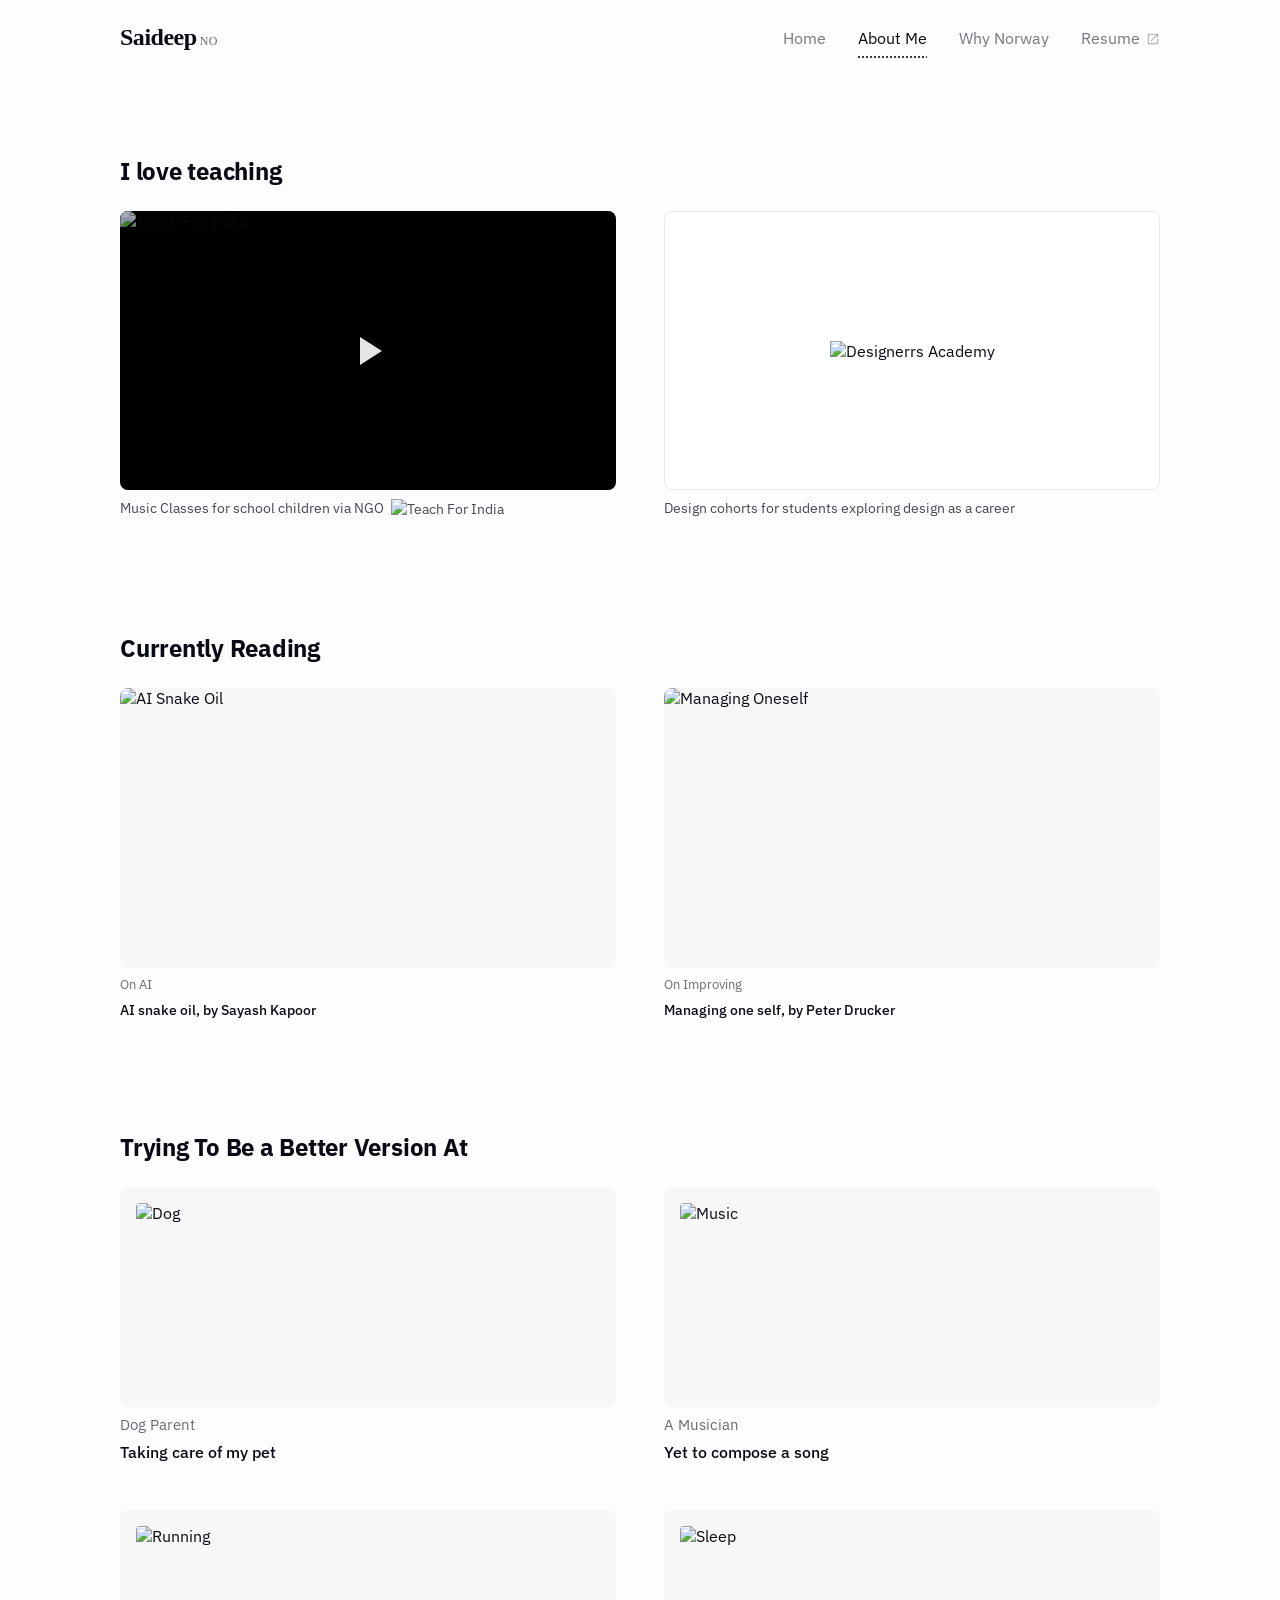
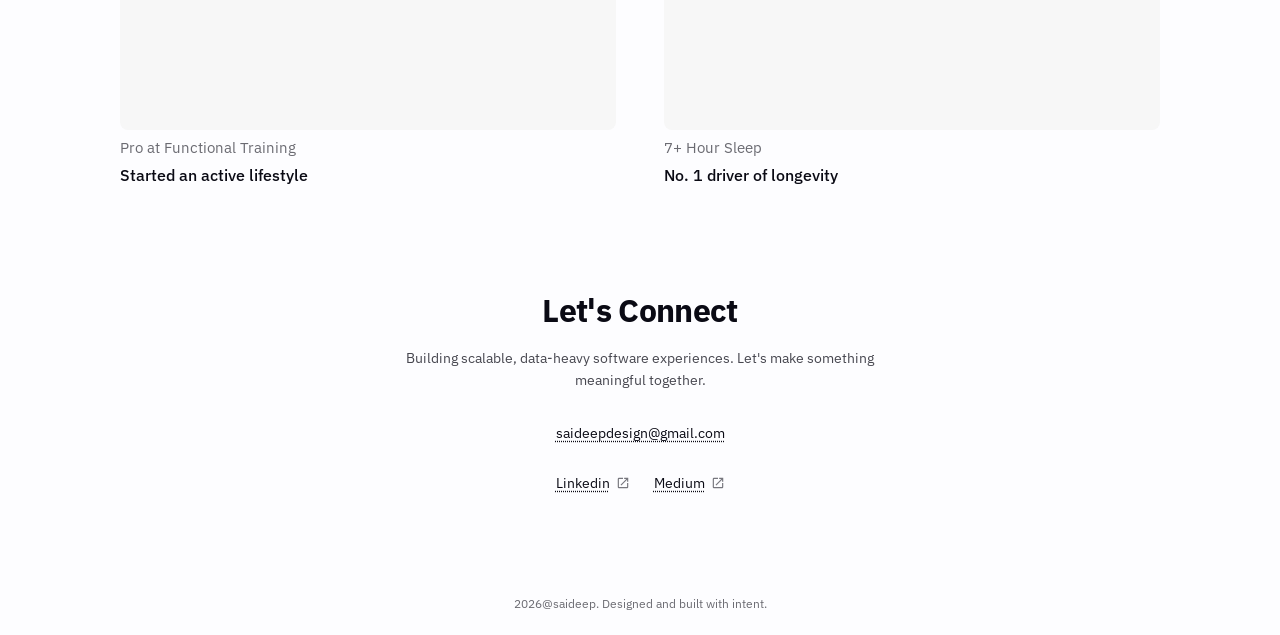
==== commit 6fab85e5: "Fix About Me card images and bump Why Norway heading sizes Currently Reading and Hobbies cards were " ====
--- a/aboutme.html
+++ b/aboutme.html
@@ -48,17 +48,13 @@
               <svg viewBox="0 0 24 24"><path d="M8 5v14l11-7z"/></svg>
             </div>
           </a>
-          <div class="teaching-body">
-            <p class="item-label">Music Classes for school children via NGO <img src="https://saideepv.github.io/Coomon-portfolios-design-system/assets/Common%20Images/teach%20for%20India%20Logo.png" alt="Teach For India" style="height:16px;vertical-align:middle;margin-left:4px;" /></p>
-          </div>
+          <p class="item-label">Music Classes for school children via NGO <img src="https://saideepv.github.io/Coomon-portfolios-design-system/assets/Common%20Images/teach%20for%20India%20Logo.png" alt="Teach For India" style="height:16px;vertical-align:middle;margin-left:4px;" /></p>
         </div>
         <div class="teaching-item">
           <div class="designerrs-wrap">
             <img src="https://saideepv.github.io/Coomon-portfolios-design-system/assets/Common%20Images/designerrsLogo-new.png" alt="Designerrs Academy" />
           </div>
-          <div class="teaching-body">
-            <p class="item-label">Design cohorts for students exploring design as a career</p>
-          </div>
+          <p class="item-label">Design cohorts for students exploring design as a career</p>
         </div>
       </div>
     </div>
@@ -71,19 +67,15 @@
           <div class="book-cover">
             <img src="https://saideepv.github.io/Coomon-portfolios-design-system/assets/Common%20Images/AI%20Snake%20Oil.png" alt="AI Snake Oil" />
           </div>
-          <div class="book-body">
-            <p class="book-tag">On AI</p>
-            <p class="book-title">AI snake oil, by Sayash Kapoor</p>
-          </div>
+          <p class="book-tag">On AI</p>
+          <p class="book-title">AI snake oil, by Sayash Kapoor</p>
         </div>
         <div class="book-item">
           <div class="book-cover">
             <img src="https://saideepv.github.io/Coomon-portfolios-design-system/assets/Common%20Images/Managing%20Oneself.jpg" alt="Managing Oneself" />
           </div>
-          <div class="book-body">
-            <p class="book-tag">On Improving</p>
-            <p class="book-title">Managing one self, by Peter Drucker</p>
-          </div>
+          <p class="book-tag">On Improving</p>
+          <p class="book-title">Managing one self, by Peter Drucker</p>
         </div>
       </div>
     </div>
@@ -96,37 +88,29 @@
           <div class="hobby-img">
             <img src="https://saideepv.github.io/Coomon-portfolios-design-system/assets/Common%20Images/Hobby%203.jpg" alt="Dog" />
           </div>
-          <div class="hobby-body">
-            <p class="hobby-tag">Dog Parent</p>
-            <p class="hobby-title">Taking care of my pet</p>
-          </div>
+          <p class="hobby-tag">Dog Parent</p>
+          <p class="hobby-title">Taking care of my pet</p>
         </div>
         <div class="hobby-item">
           <div class="hobby-img">
             <img src="https://saideepv.github.io/Coomon-portfolios-design-system/assets/Common%20Images/DAW.png" alt="Music" />
           </div>
-          <div class="hobby-body">
-            <p class="hobby-tag">A Musician</p>
-            <p class="hobby-title">Yet to compose a song</p>
-          </div>
+          <p class="hobby-tag">A Musician</p>
+          <p class="hobby-title">Yet to compose a song</p>
         </div>
         <div class="hobby-item">
           <div class="hobby-img">
             <img src="https://saideepv.github.io/Coomon-portfolios-design-system/assets/Common%20Images/Hobby%202.jpg" alt="Running" />
           </div>
-          <div class="hobby-body">
-            <p class="hobby-tag">Pro at Functional Training</p>
-            <p class="hobby-title">Started an active lifestyle</p>
-          </div>
+          <p class="hobby-tag">Pro at Functional Training</p>
+          <p class="hobby-title">Started an active lifestyle</p>
         </div>
         <div class="hobby-item">
           <div class="hobby-img">
             <img src="https://saideepv.github.io/Coomon-portfolios-design-system/assets/Common%20Images/Sleep.png" alt="Sleep" />
           </div>
-          <div class="hobby-body">
-            <p class="hobby-tag">7+ Hour Sleep</p>
-            <p class="hobby-title">No. 1 driver of longevity</p>
-          </div>
+          <p class="hobby-tag">7+ Hour Sleep</p>
+          <p class="hobby-title">No. 1 driver of longevity</p>
         </div>
       </div>
     </div>
--- a/portfolio-ds.css
+++ b/portfolio-ds.css
@@ -471,17 +471,17 @@
 .journey-card-body p { font-size: var(--font-size-14); color: var(--color-text-secondary); line-height: var(--line-height-relaxed); }
 
 /* — About: teaching — */
-/* Each item is one unified card (bg + radius + overflow:hidden on the
-   outer wrapper) so the image and its caption read as a single piece,
-   matching the culture-card pattern on the Why Norway page. */
 .teaching-grid { display: grid; grid-template-columns: 1fr 1fr; gap: var(--space-card-gap-cozy); }
-.teaching-item { background: var(--color-bg-card); border-radius: var(--radius-card); overflow: hidden; }
-
-.video-wrap { position: relative; display: block; background: var(--color-black); aspect-ratio: 16/9; }
+.teaching-item { display: flex; flex-direction: column; gap: var(--space-1); }
+
+.video-wrap { position: relative; border-radius: var(--radius-card); overflow: hidden; background: var(--color-black); aspect-ratio: 16/9; }
 .video-wrap video { width: 100%; height: 100%; object-fit: cover; display: block; }
 
 .designerrs-wrap {
+  border-radius: var(--radius-card);
+  overflow: hidden;
   background: var(--color-white);
+  border: 1px solid var(--color-border);
   aspect-ratio: 16/9;
   display: flex;
   align-items: center;
@@ -490,31 +490,28 @@
 }
 .designerrs-wrap img { max-width: 70%; max-height: 70%; object-fit: contain; }
 
-.teaching-body { padding: var(--space-2); }
 .item-label { font-size: var(--font-size-14); color: var(--color-text-secondary); line-height: var(--line-height-normal); }
 
 /* — About: reading — */
 .reading-section { background: var(--color-bg-canvas); padding: var(--space-4) 0; }
 .reading-grid { display: grid; grid-template-columns: 1fr 1fr; gap: var(--space-card-gap-cozy); }
-.book-item { background: var(--color-bg-card); border-radius: var(--radius-card); overflow: hidden; }
-.book-cover { aspect-ratio: 3/4; max-height: 280px; background: var(--color-bg-image-placeholder-2); }
+.book-item { display: flex; flex-direction: column; gap: var(--space-1); }
+.book-cover { border-radius: var(--radius-card); overflow: hidden; background: var(--color-bg-card); aspect-ratio: 3/4; max-height: 280px; }
 .book-cover img { width: 100%; height: 100%; object-fit: cover; display: block; }
-.book-body { padding: var(--space-2); display: flex; flex-direction: column; gap: 6px; }
 .book-tag { font-size: var(--font-size-13); color: var(--color-text-tertiary); }
 .book-title { font-size: var(--font-size-14); font-weight: var(--font-weight-medium); color: var(--color-text-primary); }
 
 /* — About: hobbies — */
 .hobbies-grid { display: grid; grid-template-columns: 1fr 1fr; gap: var(--space-card-gap-cozy); }
-.hobby-item { background: var(--color-bg-card); border-radius: var(--radius-card); overflow: hidden; }
-.hobby-img { aspect-ratio: 4/3; max-height: 220px; background: var(--color-bg-image-placeholder-2); }
-.hobby-img img { width: 100%; height: 100%; object-fit: cover; display: block; }
-.hobby-body { padding: var(--space-2); display: flex; flex-direction: column; gap: 6px; }
+.hobby-item { display: flex; flex-direction: column; gap: var(--space-1); }
+.hobby-img { border-radius: var(--radius-card); overflow: hidden; background: var(--color-bg-card); aspect-ratio: 4/3; max-height: 220px; padding: var(--space-2); }
+.hobby-img img { width: 100%; height: 100%; object-fit: cover; display: block; border-radius: var(--radius-sm); }
 .hobby-tag { font-size: var(--font-size-15); color: var(--color-text-tertiary); }
 .hobby-title { font-size: var(--font-size-16); font-weight: var(--font-weight-medium); color: var(--color-text-primary); }
 
 /* — Why Norway: hero — */
 .hero-block { display: flex; flex-direction: row; align-items: flex-start; justify-content: space-between; gap: var(--space-6); animation: hero-entrance 0.6s ease-out both; /* desktop/tablet only — mobile overrides with hero-rise below */ }
-.hero-block h1 { max-width: 560px; flex-shrink: 0; }
+.hero-block h1 { max-width: 560px; flex-shrink: 0; font-size: var(--font-size-56); }
 .hero-block-copy { display: flex; flex-direction: column; gap: var(--space-4); padding-top: var(--space-1); }
 .hero-block p { font-size: var(--font-size-16); color: var(--color-text-secondary); line-height: var(--line-height-loose); max-width: 480px; }
 
@@ -538,7 +535,7 @@
 .reason-grid { display: grid; grid-template-columns: 1fr 1fr 1fr; gap: var(--space-card-gap-tight); }
 .reason-card { background: var(--color-bg-card); border-radius: var(--radius-card); padding: var(--space-card-padding-lg); display: flex; flex-direction: column; gap: 12px; }
 .reason-card .icon { font-size: var(--font-size-24); }
-.reason-card h3 { font-size: var(--font-size-16); font-weight: var(--font-weight-bold); line-height: var(--line-height-snug); letter-spacing: var(--tracking-snug); }
+.reason-card h3 { font-size: var(--font-size-24); font-weight: var(--font-weight-bold); line-height: var(--line-height-snug); letter-spacing: var(--tracking-snug); }
 .reason-card p { font-size: var(--font-size-14); color: var(--color-text-secondary); line-height: var(--line-height-loose); }
 
 /* — Why Norway: story block — */
@@ -639,7 +636,7 @@
 
   body.page-home .hero { padding: var(--space-5) var(--space-page-margin-mobile) var(--space-4); flex-direction: column-reverse; }
   body.page-home .hero-photo { width: 100%; aspect-ratio: 16/9; }
-  body.page-home .hero h1 { font-size: var(--font-size-30); }
+  body.page-home .hero h1 { font-size: var(--font-size-30); line-height: var(--line-height-snug); }
   body.page-home .section { padding: var(--space-5) var(--space-page-margin-mobile); }
   body.page-home .work-card { flex-direction: column; }
   body.page-home .work-card-image { width: 100%; height: 180px; }
